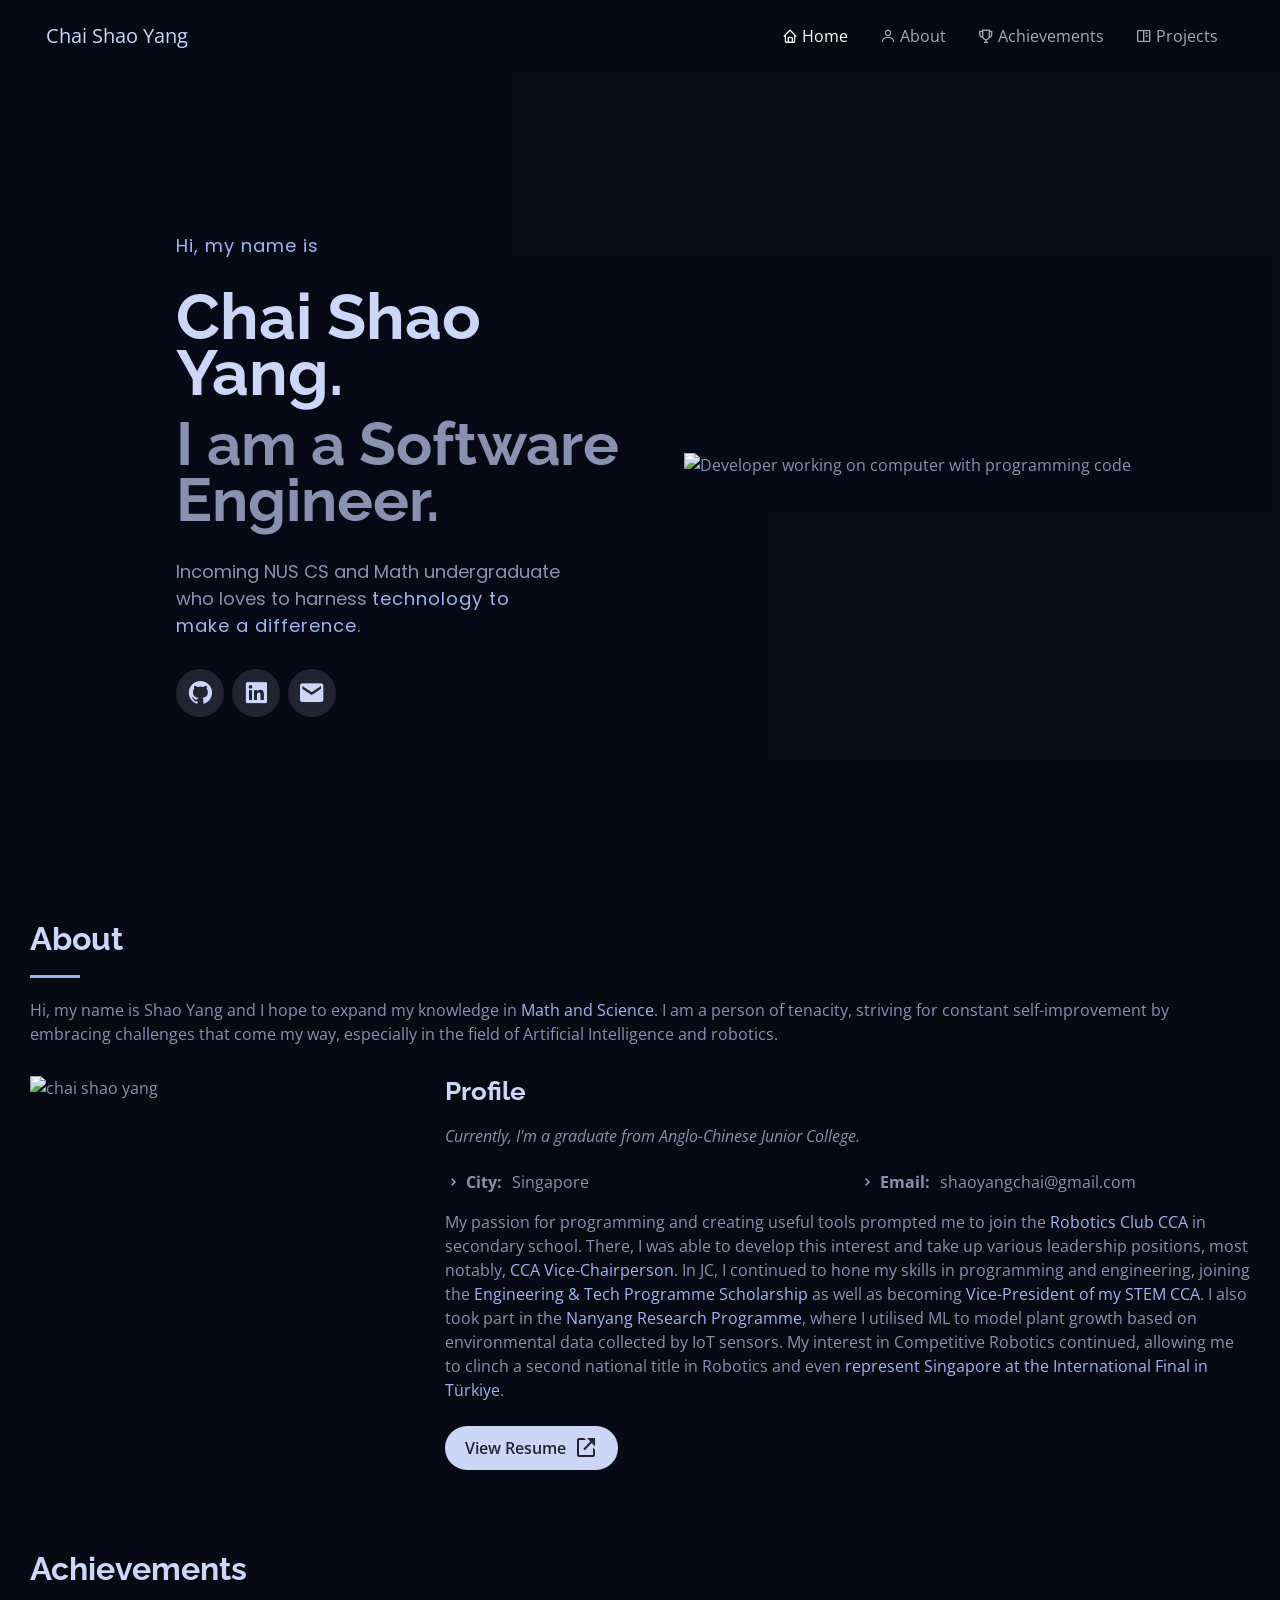
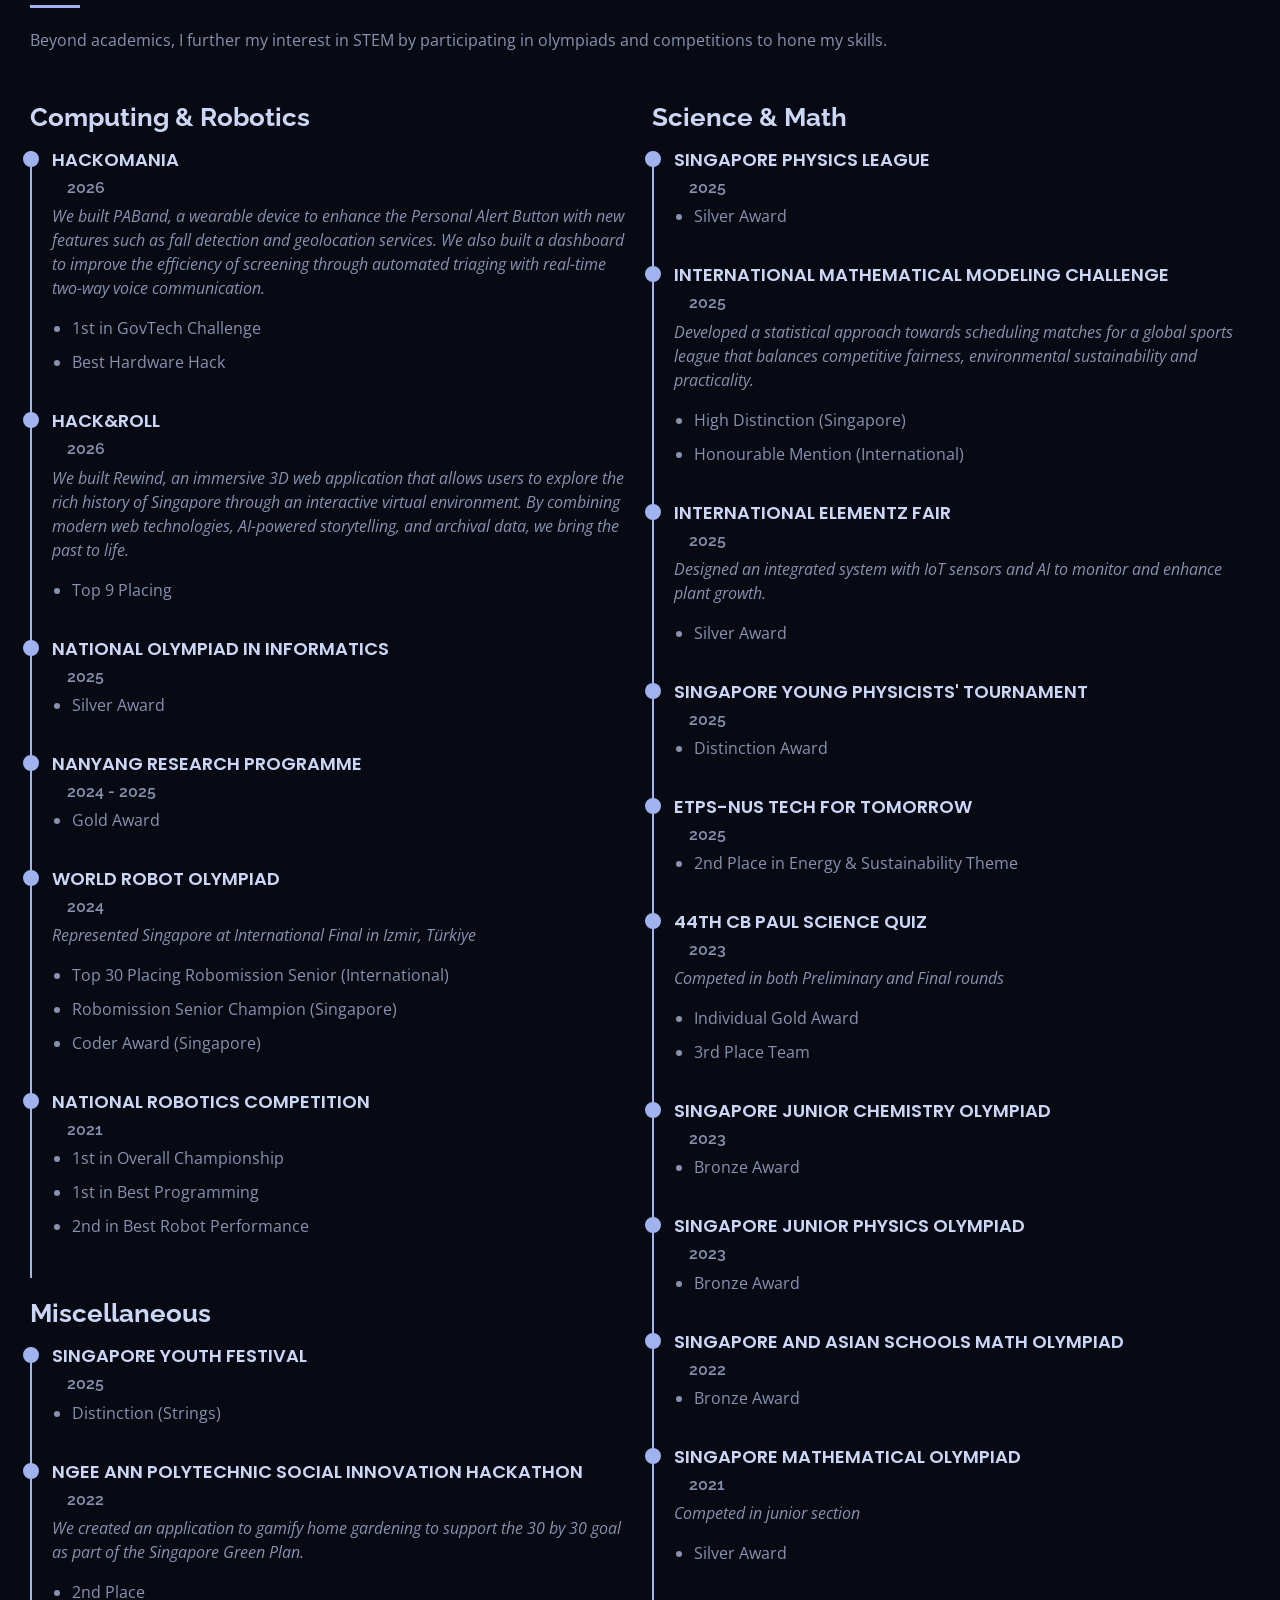
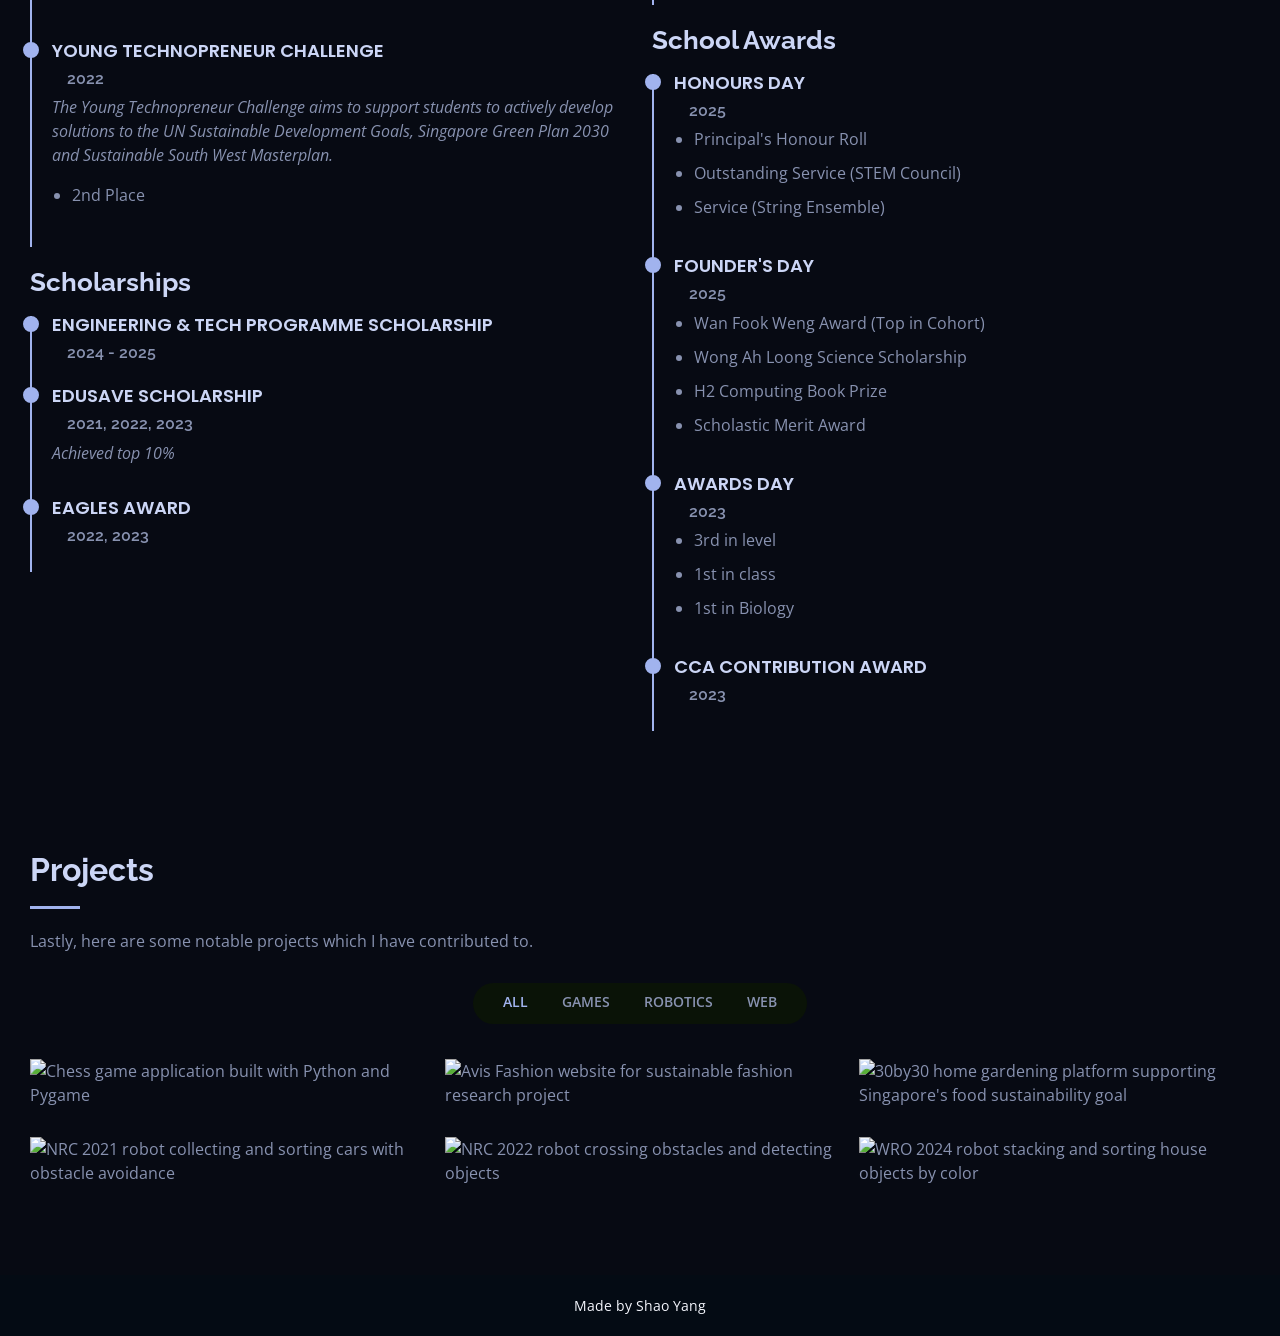
==== index.html @ 18481ebd "updated files" ====
<!DOCTYPE html>
<html lang="en">
  <head>
    <meta charset="UTF-8" />
    <meta content="width=device-width, initial-scale=1.0" name="viewport" />
    <meta name="description" content="Portfolio of Chai Shao Yang, a Student Developer specialising in AI, Robotics, and Web Development." />

    <title>Shao Yang's Portfolio</title>
    <link href="assets/icon.png" rel="icon" />
    <link href="assets/icon.png" rel="apple-touch-icon" />

    <link rel="preconnect" href="https://fonts.googleapis.com">
    <link rel="preconnect" href="https://fonts.gstatic.com" crossorigin>
    <link rel="preconnect" href="https://cdn.jsdelivr.net" crossorigin>

    <link rel="preload" as="image" href="/assets/programming.svg">

    <link rel="preload" href="https://cdn.jsdelivr.net/npm/boxicons@2.1.4/css/boxicons.min.css?display=swap" as="style" onload="this.onload=null;this.rel='stylesheet'">
    <noscript><link rel="stylesheet" href="https://cdn.jsdelivr.net/npm/boxicons@2.1.4/css/boxicons.min.css?display=swap"></noscript>

    <link rel="stylesheet" href="style.css">

    <link rel="preload" href="https://fonts.googleapis.com/css?family=Open+Sans:400,400i,600,700|Raleway:500,600,700|Poppins:400,500,600&display=swap" as="style" onload="this.onload=null;this.rel='stylesheet'">
    <noscript><link href="https://fonts.googleapis.com/css?family=Open+Sans:400,400i,600,700|Raleway:500,600,700|Poppins:400,500,600&display=swap" rel="stylesheet"></noscript>

    <link rel="preload" href="https://cdn.jsdelivr.net/npm/glightbox@3.2.0/dist/css/glightbox.min.css" as="style" onload="this.onload=null;this.rel='stylesheet'">
    <noscript><link rel="stylesheet" href="https://cdn.jsdelivr.net/npm/glightbox@3.2.0/dist/css/glightbox.min.css"></noscript>
  </head>

  <body>
    <!-- ======= Mobile nav toggle button ======= -->
    <i class="bx bx-menu mobile-nav-toggle" role="button" tabindex="0" aria-label="Toggle Navigation"></i>

    <!-- ======= Header ======= -->
    <header id="header">
      <div class="header__wrapper">
        <nav class="nav nav--fixed" id="navbar">
          <div class="container">
            <a href="#" class="nav__brand">Chai Shao Yang</a>
            <div class="nav__collapse" id="navmenu">
              <div class="header__profile">
                <img
                  src="assets/chai_shao_yang.webp"
                  alt="chai shao yang"
                  class="header__profile-image img-fluid"
                  width="120"
                  height="120"
                  loading="lazy"
                  decoding="async"
                />
                <h1 class="header__name"><a href="#">Chai Shao Yang</a></h1>
                <div class="social-links header__social">
                  <a href="https://github.com/SY-Chai" target="_blank" rel="noopener noreferrer" class="github" aria-label="GitHub"
                    ><i class="bx bxl-github"></i
                  ></a>
                  <a href="https://www.linkedin.com/in/chaishaoyang" target="_blank" rel="noopener noreferrer" class="linkedin" aria-label="linkedin"
                    ><i class="bx bxl-linkedin-square"></i
                  ></a>
                   <a href="mailto:shaoyangchai@gmail.com" target="_blank" rel="noopener noreferrer" class="email" aria-label="Email"
                    ><i class="bx bxs-envelope"></i
                  ></a>
                </div>
              </div>
              <ul class="nav__list">
                <li class="nav__item">
                  <a href="#hero" class="nav__link active"
                    ><i class="bx bx-home"></i> <span>Home</span></a
                  >
                </li>
                <li class="nav__item">
                  <a href="#about" class="nav__link"
                    ><i class="bx bx-user"></i> <span>About</span></a
                  >
                </li>
                <li class="nav__item">
                  <a href="#achievements" class="nav__link"
                    ><i class="bx bx-trophy"></i> <span>Achievements</span></a
                  >
                </li>
                <li class="nav__item">
                  <a href="#portfolio" class="nav__link"
                    ><i class="bx bx-book-content"></i> <span>Projects</span></a
                  >
                </li>
              </ul>
            </div>
          </div>
        </nav>
      </div>
    </header>
    <!-- End Header -->

    <!-- ======= Hero Section ======= -->
    <section id="hero">
      <div class="hero__container row">
        <div class="hero__content col">
          <p><span>Hi, my name is</span></p>
          <h1>Chai Shao Yang.</h1>
          <h2>I am a Software Engineer.</h2>
          <p>
            Incoming NUS CS and Math undergraduate who loves to harness <span>technology to make a difference</span>.
          </p>
          <div class="social-links hero__social">
            <a href="https://github.com/SY-Chai" target="_blank" rel="noopener noreferrer" class="github" aria-label="GitHub"
              ><i class="bx bxl-github"></i
            ></a>
            <a href="https://www.linkedin.com/in/chaishaoyang" target="_blank" rel="noopener noreferrer" class="linkedin" aria-label="linkedin"
              ><i class="bx bxl-linkedin-square"></i
            ></a>
            <a href="mailto:shaoyangchai@gmail.com" target="_blank" rel="noopener noreferrer" class="email" aria-label="Email"
              ><i class="bx bxs-envelope"></i
            ></a>
          </div>
        </div>
        <div class="hero__image-wrapper col">
          <img
            src="assets/programming.svg"
            alt="Developer working on computer with programming code"
            class="hero__image img-fluid"
            fetchpriority="high"
            width="800"
            height="600"
            loading="eager"
            decoding="async"
          />
        </div>
      </div>
    </section>
    <!-- End Hero -->

    <main id="main">
      <!-- ======= About Section ======= -->
      <section id="about" class="about">
        <div class="container">
          <div class="section-title">
            <h2>About</h2>
            <p>
              Hi, my name is Shao Yang and I hope to expand my knowledge in <span>Math and Science</span>.
              I am a person of tenacity, striving for constant self-improvement by embracing challenges that
              come my way, especially in the field of Artificial Intelligence and robotics.
            </p>
          </div>

          <div class="about__row row">
            <div class="about__image-wrapper col" data-animate="fade-right">
              <img
                src="assets/chai_shao_yang.webp"
                class="about__image img-fluid"
                alt="chai shao yang"
                width="360"
                height="360"
                loading="lazy"
                decoding="async"
              />
            </div>
            <div class="about__content col" data-animate="fade-left">
              <h3>Profile</h3>
              <p class="about__subtitle">
                Currently, I'm a graduate from Anglo-Chinese Junior College.
              </p>
              <div class="about__details-row row">
                <div class="about__details-col col">
                  <ul>
                    <li>
                      <i class="bx bx-chevron-right"></i>
                      <strong>City:</strong> <span>Singapore</span>
                    </li>
                  </ul>
                </div>
                <div class="about__details-col col">
                  <ul>
                    <li>
                      <i class="bx bx-chevron-right"></i>
                      <strong>Email:</strong>
                      <span><!--email_off-->shaoyangchai@gmail.com<!--/email_off--></span>
                    </li>
                  </ul>
                </div>
              </div>
              <p>
                My passion for programming and creating useful tools prompted me to join the
                <span>Robotics Club CCA</span> in secondary school. There, I was able to develop
                this interest and take up various leadership positions, most notably,
                <span>CCA Vice-Chairperson</span>. In JC, I continued to hone my skills in
                programming and engineering, joining the
                <span>Engineering &amp; Tech Programme Scholarship</span> as well as becoming
                <span>Vice-President of my STEM CCA</span>. I also took part in the
                <span>Nanyang Research Programme</span>, where I utilised ML to model plant growth
                based on environmental data collected by IoT sensors. My interest in Competitive
                Robotics continued, allowing me to clinch a second national title in Robotics and
                even <span>represent Singapore at the International Final in Türkiye</span>.
              </p>
              <div class="about__cta row">
                <div class="about__cta-col col">
                  <a href="assets/resume.pdf" target="_blank" rel="noopener noreferrer" class="about__resume-btn">
                    View Resume <i class="bx bx-link-external" style="font-size:x-large"></i>
                  </a>
                </div>
              </div>              
            </div>
          </div>
        </div>
      </section>
      <!-- End About Section -->

      <!-- ======= Achievements Section ======= -->
      <section id="achievements" class="achievements">
        <div class="container">
          <div class="section-title">
            <h2>Achievements</h2>
            <p>
              Beyond academics, I further my interest in STEM by participating in olympiads and competitions to hone my skills.
            </p>
          </div>

          <div class="achievements__row row">
            <div class="achievements__column col" data-animate="fade-up">
              <h3 class="achievements__title">Computing &amp; Robotics</h3>
              <div class="achievements__item">
                <h4>HackOMania</h4>
                <h5>2026</h5>
                <p>
                  <em>We built PABand, a wearable device to enhance the Personal Alert Button with new features such as fall detection 
                  and geolocation services. We also built a dashboard to improve the efficiency of screening through automated triaging with
                  real-time two-way voice communication.</em>
                </p>
                <ul>
                  <li>1st in GovTech Challenge</li>
                  <li>Best Hardware Hack</li>
                </ul>
              </div>
              <div class="achievements__item">
                <h4>Hack&amp;Roll</h4>
                <h5>2026</h5>
                <p>
                  <em>We built Rewind, an immersive 3D web application that allows users to explore the rich history of Singapore through 
                  an interactive virtual environment. By combining modern web technologies, AI-powered storytelling, and archival data,
                  we bring the past to life.</em>
                </p>
                <ul>
                  <li>Top 9 Placing</li>
                </ul>
              </div>
              <div class="achievements__item">
                <h4>National Olympiad in Informatics</h4>
                <h5>2025</h5>
                <ul>
                  <li>Silver Award</li>
                </ul>
              </div>
              <div class="achievements__item">
                <h4>Nanyang Research Programme</h4>
                <h5>2024 - 2025</h5>
                <ul>
                  <li>Gold Award</li>
                </ul>
              </div>
              <div class="achievements__item">
                <h4>World Robot Olympiad</h4>
                <h5>2024</h5>
                <p>
                  <em>Represented Singapore at International Final in Izmir, Türkiye</em>
                </p>
                <ul>
                  <li>Top 30 Placing Robomission Senior (International)</li>
                  <li>Robomission Senior Champion (Singapore)</li>
                  <li>Coder Award (Singapore)</li>
                </ul>
              </div>
              <div class="achievements__item">
                <h4>National Robotics Competition</h4>
                <h5>2021</h5>
                <ul>
                  <li>1st in Overall Championship</li>
                  <li>1st in Best Programming</li>
                  <li>2nd in Best Robot Performance</li>
                </ul>
              </div>
              <h3 class="achievements__title">Miscellaneous</h3>
              <div class="achievements__item">
                <h4>Singapore Youth Festival</h4>
                <h5>2025</h5>
                <ul>
                  <li>Distinction (Strings)</li>
                </ul>
              </div>
              <div class="achievements__item">
                <h4>Ngee Ann Polytechnic Social Innovation Hackathon</h4>
                <h5>2022</h5>
                <p>
                  <em>We created an application to gamify home gardening to support the 30 by 30
                  goal as part of the Singapore Green Plan.</em>
                </p>
                <ul>
                  <li>2nd Place</li>
                </ul>
              </div>
              <div class="achievements__item">
                <h4>Young Technopreneur Challenge</h4>
                <h5>2022</h5>
                <p>
                  <em>The Young Technopreneur Challenge aims to support students to actively develop
                  solutions to the UN Sustainable Development Goals, Singapore Green Plan 2030 and
                  Sustainable South West Masterplan.</em>
                </p>
                <ul>
                  <li>2nd Place</li>
                </ul>
              </div>
              <h3 class="achievements__title">Scholarships</h3>
              <div class="achievements__item">
                <h4>Engineering &amp; Tech Programme Scholarship</h4>
                <h5>2024 - 2025</h5>
              </div>
              <div class="achievements__item">
                <h4>Edusave Scholarship</h4>
                <h5>2021, 2022, 2023</h5>
                <p>
                  <em>Achieved top 10%</em>
                </p>
              </div>
              <div class="achievements__item">
                <h4>EAGLES Award</h4>
                <h5>2022, 2023</h5>
              </div>
            </div>
            <div class="achievements__column col" data-animate="fade-up" data-animate-delay="100">
              <h3 class="achievements__title">Science &amp; Math</h3>
              <div class="achievements__item">
                <h4>Singapore Physics League</h4>
                <h5>2025</h5>
                <ul>
                  <li>Silver Award</li>
                </ul>
              </div>
              <div class="achievements__item">
                <h4>International Mathematical Modeling Challenge</h4>
                <h5>2025</h5>
                <p>
                  <em>Developed a statistical approach towards scheduling matches for a 
                  global sports league that balances competitive fairness, environmental
                  sustainability and practicality.</em>
                </p>
                <ul>
                  <li>High Distinction (Singapore)</li>
                  <li>Honourable Mention (International)</li>
                </ul>
              </div>
              <div class="achievements__item">
                <h4>International Elementz Fair</h4>
                <h5>2025</h5>
                <p><em>Designed an integrated system with IoT sensors and AI to monitor and enhance plant growth.</em></p>
                <ul>
                  <li>Silver Award</li>
                </ul>
              </div>
              <div class="achievements__item">
                <h4>Singapore Young Physicists' Tournament</h4>
                <h5>2025</h5>
                <ul>
                  <li>Distinction Award</li>
                </ul>
              </div>
              <div class="achievements__item">
                <h4>ETPS-NUS Tech for Tomorrow</h4>
                <h5>2025</h5>
                <ul>
                  <li>2nd Place in Energy &amp; Sustainability Theme</li>
                </ul>
              </div>
              <div class="achievements__item">
                <h4>44th CB Paul Science Quiz</h4>
                <h5>2023</h5>
                <p>
                  <em>Competed in both Preliminary and Final rounds</em>
                </p>
                <ul>
                  <li>Individual Gold Award</li>
                  <li>3rd Place Team</li>
                </ul>
              </div>
              <div class="achievements__item">
                <h4>Singapore Junior Chemistry Olympiad</h4>
                <h5>2023</h5>
                <ul>
                  <li>Bronze Award</li>
                </ul>
              </div>
              <div class="achievements__item">
                <h4>Singapore Junior Physics Olympiad</h4>
                <h5>2023</h5>
                <ul>
                  <li>Bronze Award</li>
                </ul>
              </div>
              <div class="achievements__item">
                <h4>Singapore and Asian schools Math Olympiad</h4>
                <h5>2022</h5>
                <ul>
                  <li>Bronze Award</li>
                </ul>
              </div>
              <div class="achievements__item">
                <h4>Singapore Mathematical Olympiad</h4>
                <h5>2021</h5>
                <p><em>Competed in junior section</em></p>
                <ul>
                  <li>Silver Award</li>
                </ul>
              </div>
              <h3 class="achievements__title">School Awards</h3>
              <div class="achievements__item">
                <h4>Honours Day</h4>
                <h5>2025</h5>
                <ul>
                  <li>Principal's Honour Roll</li>
                  <li>Outstanding Service (STEM Council)</li>
                  <li>Service (String Ensemble)</li>
                </ul>
              </div>
              <div class="achievements__item">
                <h4>Founder's Day</h4>
                <h5>2025</h5>
                <ul>
                  <li>Wan Fook Weng Award (Top in Cohort)</li>
                  <li>Wong Ah Loong Science Scholarship</li>
                  <li>H2 Computing Book Prize</li>
                  <li>Scholastic Merit Award</li>
                </ul>
              </div>
              <div class="achievements__item">
                <h4>Awards Day</h4>
                <h5>2023</h5>
                <ul>
                  <li>3rd in level</li>
                  <li>1st in class</li>
                  <li>1st in Biology</li>
                </ul>
              </div>
              <div class="achievements__item">
                <h4>CCA Contribution Award</h4>
                <h5>2023</h5>
              </div>
            </div>
          </div>
        </div>
      </section>
      <!-- End achievements Section -->

      <!-- ======= Portfolio Section ======= -->
      <section id="portfolio" class="portfolio">
        <div class="container">
          <div class="section-title">
            <h2>Projects</h2>
            <p>Lastly, here are some notable projects which I have contributed to.</p>
          </div>

          <div class="portfolio__row row" data-animate="fade-up">
            <div class="portfolio__filters-wrapper col">
              <ul class="portfolio__filters">
                <li data-filter="*" class="filter-active">All</li>
                <li data-filter=".filter-app">Games</li>
                <li data-filter=".filter-robotics">Robotics</li>
                <li data-filter=".filter-web">Web</li>
              </ul>
            </div>
          </div>

          <div class="portfolio__grid row" data-animate="fade-up" data-animate-delay="100">
            <div class="portfolio__item col filter-app">
              <div class="portfolio__card">
                <img src="assets/portfolio/portfolio-1.webp" class="portfolio__image img-fluid" alt="Chess game application built with Python and Pygame" />
                <div class="portfolio__links">
                  <a
                    href="assets/portfolio/portfolio-1.webp"
                    loading="lazy"
                    data-gallery="portfolioGallery"
                    class="portfolio__lightbox"
                    data-glightbox="title: Chess App; description: .app-desc1"
                    data-desc-position="right"
                    aria-label="View Project Details"
                    ><i class="bx bx-plus"></i
                  ></a>
                  <div class="glightbox-desc app-desc1">
                    <video
                      class="portfolio__video"
                      width="240" height="180"
                      controls muted loop
                      data-src="assets/videos/chess.mp4"
                    ></video>
                    <p class="portfolio__text">
                      Chess game that was built using python/pygame. The project was built using
                      object oriented programming, where the board and individual pieces were all defined
                      through objects, with their unique attributes. The pieces also used inheritance
                      and polymorphism for their methods. 
                    </p>
                  </div>
                  <a href="https://github.com/SY-Chai/chess" target="_blank" rel="noopener noreferrer" title="More Details" aria-label="View Source Code"
                    ><i class="bx bx-link"></i
                  ></a>
                </div>
              </div>
            </div>

            <div class="portfolio__item col filter-web">
              <div class="portfolio__card">
                <img src="assets/portfolio/portfolio-2.webp" class="portfolio__image img-fluid" alt="Avis Fashion website for sustainable fashion research project" />
                <div class="portfolio__links">
                  <a
                    href="assets/portfolio/portfolio-2.webp"
                    loading="lazy"
                    data-gallery="portfolioGallery"
                    class="portfolio__lightbox"
                    data-glightbox="title: Avis Fashion; description: .web-desc1"
                    ><i class="bx bx-plus"></i
                  ></a>
                  <div class="glightbox-desc web-desc1">
                    <p>
                      This was my first web development project after learning the fundamentals.
                      This website was designed to showcase my groups's research and ideas for the
                      23rd Elementz Science Research Conference &amp; Exhibition. In this project, I
                      applied many concepts which I had learnt such as building a responsive layout
                      using bootstrap, as well as learning how to style images via CSS.
                    </p>
                  </div>
                  <a
                    href="https://avisfashion.netlify.app"
                    target="_blank"
                    rel="noopener noreferrer"
                    aria-label="View Live Site"
                    ><i class="bx bx-link-external"></i
                  ></a>
                  <a
                    href="https://github.com/SY-Chai/avisfashion"
                    target="_blank"
                    rel="noopener noreferrer"
                    title="More Details"
                    aria-label="View Source Code"
                    ><i class="bx bx-link"></i
                  ></a>
                </div>
              </div>
            </div>

            <div class="portfolio__item col filter-web">
              <div class="portfolio__card">
                <img src="assets/portfolio/portfolio-4.webp" class="portfolio__image img-fluid" alt="30by30 home gardening platform supporting Singapore's food sustainability goal" />
                <div class="portfolio__links">
                  <a
                    href="assets/portfolio/portfolio-4.webp"
                    loading="lazy"
                    data-gallery="portfolioGallery"
                    class="portfolio__lightbox"
                    data-glightbox="title: 30by30; description: .web-desc2"
                    ><i class="bx bx-plus"></i
                  ></a>
                  <div class="glightbox-desc web-desc2">
                    <p>
                      This was another website that I made to showcase our teams proposal for a
                      platform to encourage citizens to indulge in home gardening, in hopes of
                      attaining the 30by30 goal. Similar to the Avis Fashion website, this was also
                      made using bootstrap and vanilla CSS. Additionally, I was able to include some
                      javascript which I had learnt along the way to enhance the user experience of
                      the website.
                    </p>
                  </div>
                  <a href="https://30by30.netlify.app" target="_blank" rel="noopener noreferrer" aria-label="View Live Site"
                    ><i class="bx bx-link-external"></i
                  ></a>
                  <a href="https://github.com/SY-Chai/30by30" target="_blank" rel="noopener noreferrer" title="More Details"
                    ><i class="bx bx-link"></i
                  ></a>
                </div>
              </div>
            </div>

            <div class="portfolio__item col filter-robotics">
              <div class="portfolio__card">
                <img src="assets/portfolio/portfolio-3.webp" class="portfolio__image img-fluid" alt="NRC 2021 robot collecting and sorting cars with obstacle avoidance" />
                <div class="portfolio__links">
                  <a
                    href="assets/portfolio/portfolio-3.webp"
                    loading="lazy"
                    data-gallery="portfolioGallery"
                    class="portfolio__lightbox"
                    data-glightbox="title: NRC 2021; description: .robotics-desc1"
                    data-desc-position="right"
                    ><i class="bx bx-plus"></i
                  ></a>
                  <div class="glightbox-desc robotics-desc1">
                    <video
                      class="portfolio__video"
                      width="240" height="180"
                      controls muted loop
                      data-src="assets/videos/IMG_5516.MOV"
                    ></video>
                    <p class="portfolio__text">
                      The 2021 mission mainly involved collecting and depositing randomly arranged cars
                      at respective locations while avoiding obstacles like barriers. I learnt various
                      sorting and searching algorithms to optimise the collection of cars and
                      implemented graph traversal algorithms to determine the shortest path to take.
                    </p>
                  </div>
                  <a
                    href="https://github.com/SY-Chai/sy-wro2021"
                    target="_blank"
                    rel="noopener noreferrer"
                    title="More Details"
                    aria-label="View Source Code"
                    ><i class="bx bx-link"></i
                  ></a>
                </div>
              </div>
            </div>

            <div class="portfolio__item col filter-robotics">
              <div class="portfolio__card">
                <img src="assets/portfolio/portfolio-5.webp" class="portfolio__image img-fluid" alt="NRC 2022 robot crossing obstacles and detecting objects" />
                <div class="portfolio__links">
                  <a
                    href="assets/portfolio/portfolio-5.webp"
                    loading="lazy"
                    data-gallery="portfolioGallery"
                    class="portfolio__lightbox"
                    data-glightbox="title: NRC 2022; description: .robotics-desc2"
                    data-desc-position="right"
                    ><i class="bx bx-plus"></i
                  ></a>
                  <div class="glightbox-desc robotics-desc2">
                    <video
                      class="portfolio__video"
                      width="240" height="180"
                      controls muted loop
                      data-src="assets/videos/IMG_5517.MOV"
                    ></video>
                    <p class="portfolio__text">
                      The 2022 mission involved crossing obstacles as well as detecting various types of objects. 
                      To do so, the robot base was redesigned to be optimal for crossing, and we improved the 
                      sensing algorithm to allow the robot to continue moving while sensing, saving time.  
                    </p>
                  </div>
                  <a
                    href="https://github.com/SY-Chai/sy-wro2022"
                    target="_blank"
                    rel="noopener noreferrer"
                    title="More Details"
                    aria-label="View Source Code"
                    ><i class="bx bx-link"></i
                  ></a>
                </div>
              </div>
            </div>

            <div class="portfolio__item col filter-robotics">
              <div class="portfolio__card">
                <img src="assets/portfolio/portfolio-6.webp" class="portfolio__image img-fluid" alt="WRO 2024 robot stacking and sorting house objects by color" />
                <div class="portfolio__links">
                  <a
                    href="assets/portfolio/portfolio-6.webp"
                    loading="lazy"
                    data-gallery="portfolioGallery"
                    class="portfolio__lightbox"
                    data-glightbox="title: WRO 2024; description: .robotics-desc3"
                    data-desc-position="right"
                    ><i class="bx bx-plus"></i
                  ></a>
                  <div class="glightbox-desc robotics-desc3">
                    <video
                      class="portfolio__video"
                      width="240" height="180"
                      controls muted loop
                      data-src="assets/videos/IMG_7673.mov"
                    ></video>
                    <p class="portfolio__text">
                      The 2024 senior mission involved collecting and stacking house objects, as well as sorting them 
                      by colour. It also required crossing obstacles to collect some of the houses. We further improved
                      our robot base from 2022 to make the robot slimmer while also making the crossing more consistent.
                    </p>
                  </div>
                  <a
                    href="https://github.com/SY-Chai/wro2024"
                    target="_blank"
                    rel="noopener noreferrer"
                    title="More Details"
                    aria-label="View Source Code"
                    ><i class="bx bx-link"></i
                  ></a>
                </div>
              </div>
            </div>
          </div>
        </div>
      </section>
      <!-- End Portfolio Section -->
    </main>
    <!-- End #main -->

    <!-- ======= Footer ======= -->
    <footer id="footer">
      <div class="container">
        <div class="footer__copyright">Made by Shao Yang</div>
      </div>
    </footer>
    <!-- End  Footer -->
    <script defer src="https://cdn.jsdelivr.net/npm/glightbox@3.2.0/dist/js/glightbox.min.js"></script>
    <script defer src="https://cdn.jsdelivr.net/npm/isotope-layout@3.0.6/dist/isotope.pkgd.min.js"></script>
    <script defer src='https://static.cloudflareinsights.com/beacon.min.js' data-cf-beacon='{"token": "90c5fd0bfcfb413ea88ac47eda9d5d75"}'></script>

    <script defer src="script.js"></script>
  </body>
</html>
---- style.css ----
:root {
  /* Colors */
  --color-bg-body: #070a13;
  --color-bg-header: #040b14;
  --color-bg-social: #212431;
  --color-bg-filters: #0A1307;

  --color-text-main: #CCD6F6;
  --color-text-muted: #8892b0;
  --color-text-highlight: #A1B3EE;
  --color-text-white: #fff;
  --color-text-off-white: #f8f9fa;
  --color-text-footer: #f4f6fd;

  --color-nav-link: #a8a9b4;
  --color-nav-icon: #6f7180;
  --color-border-profile: #2c2f3f;

  /* Typography */
  --font-primary: "Open Sans", sans-serif;
  --font-heading: "Raleway", sans-serif;
  --font-accent: "Poppins", sans-serif;

  /* Layout */
  --gutter-x: 1.5rem;
  --gutter-y: 0;

  /* Transitions */
  --transition-base: 0.3s ease;
  --transition-fast: 0.15s ease;
}

html {
  scroll-behavior: smooth;
}

body {
  font-family: var(--font-primary);
  color: var(--color-text-muted);
  background-color: var(--color-bg-body);
  margin: 0;
  line-height: 1.5;
}

*,
::after,
::before {
  box-sizing: border-box;
}

*:focus-visible {
  outline: 2px solid var(--color-text-highlight);
  outline-offset: 2px;
}

a {
  color: var(--color-text-highlight);
  text-decoration: none;
}

a:hover {
  color: var(--color-text-highlight);
  text-decoration: none;
}

p span {
  color: var(--color-text-highlight);
}

h1,
h2,
h3,
h4,
h5,
h6 {
  font-family: var(--font-heading);
  margin-top: 0;
  margin-bottom: .5rem;
  font-weight: 500;
  line-height: 1.2;
}

h1 {
  font-size: 2.5rem;
}

h2 {
  font-size: 2rem;
}

h3 {
  font-size: 1.75rem;
}

h4 {
  font-size: 1.5rem;
}

h5 {
  font-size: 1.25rem;
}

h6 {
  font-size: 1rem;
}

section {
  padding: 60px 0;
  overflow: hidden;
}

/* ==========================================
   BASE & UTILITIES
   ========================================== */

/* Layout Grid System */
.row {
  --gutter-x: 1.5rem;
  --gutter-y: 0;
  display: flex;
  flex-wrap: wrap;
  margin-top: calc(var(--gutter-y) * -1);
  margin-right: calc(var(--gutter-x) / -2);
  margin-left: calc(var(--gutter-x) / -2);
}

.row>* {
  flex-shrink: 0;
  width: 100%;
  max-width: 100%;
  padding-right: calc(var(--gutter-x) / 2);
  padding-left: calc(var(--gutter-x) / 2);
  margin-top: var(--gutter-y);
}

.col {
  flex: 0 0 auto;
  width: 100%;
}

.img-fluid {
  max-width: 100%;
  height: auto;
}

.container {
  width: 100%;
  padding-right: 30px;
  padding-left: 30px;
  margin-right: auto;
  margin-left: auto;
}

@media (min-width: 576px) {
  .container {
    max-width: 540px;
  }
}

@media (min-width: 768px) {
  .container {
    max-width: 720px;
  }
}

@media (min-width: 992px) {
  .container {
    max-width: 960px;
  }
}

@media (min-width: 1200px) {
  .container {
    max-width: 1320px;
  }
}

@media (max-width: 991px) {
  .container {
    padding-left: 12px;
    padding-right: 12px;
  }
}

/* ==========================================
   COMPONENTS
   ========================================== */

.section-title {
  padding-bottom: 30px;
}

.section-title h2 {
  font-size: 32px;
  font-weight: bold;
  margin-bottom: 20px;
  padding-bottom: 20px;
  position: relative;
  color: var(--color-text-main);
}

.section-title h2::after {
  content: "";
  position: absolute;
  display: block;
  width: 50px;
  height: 3px;
  background: var(--color-text-highlight);
  bottom: 0;
  left: 0;
}

.section-title p {
  margin-bottom: 0;
  font-size: 1rem;
}

/* ==========================================
   HEADER & NAVIGATION
   ========================================== */

#header {
  transition: all ease-in-out 0.5s;
  z-index: 9997;
  padding: 0 15px;
  background: var(--color-bg-header);
  overflow-y: auto;
}

.header__wrapper {
  display: flex;
  flex-direction: column;
}

.header__profile {
  display: none;
}

.header__profile-image {
  max-width: 100%;
  height: auto;
  border-radius: 50%;
}

#header .header__profile h1 {
  font-size: 24px;
  margin: 0;
  padding: 0;
  font-weight: 600;
  text-align-last: center;
  font-family: "Poppins", sans-serif;
}

.header__name {
  color: var(--color-text-off-white);
}

.header__name a,
.header__name a:hover {
  color: var(--color-text-main);
  text-decoration: none;
}

.header__social {
  margin-top: 1rem;
  text-align: center;
}

@media (max-width: 991px) {
  .header__profile {
    display: block;
  }

  .header__profile .header__profile-image {
    margin: 15px auto;
    display: block;
    width: 120px;
    border: 8px solid var(--color-border-profile);
  }

  .header__profile h1 {
    text-align-last: center;
  }
}

.social-links a {
  font-size: 28px;
  display: inline-block;
  background: var(--color-bg-social);
  color: var(--color-text-main);
  line-height: 1;
  padding: 10px 0;
  margin-right: 4px;
  border-radius: 50%;
  text-align: center;
  width: 48px;
  height: 48px;
  transition: background-color var(--transition-base), transform var(--transition-base);
}

.social-links a:hover,
.social-links a:focus-visible {
  transform: translateY(-2px);
}

@media (max-width: 991px) {
  #header .header__profile .social-links a {
    font-size: 22px;
    padding: 7px 0;
    width: 36px;
    height: 36px;
  }
}

@media (max-height: 500px) and (orientation: landscape) {
  #header .header__profile .header__profile-image {
    width: 60px;
    height: 60px;
    border-width: 4px;
  }

  #header .header__profile h1 {
    font-size: 16px;
  }

  #header .header__profile .social-links a {
    width: 28px;
    height: 28px;
    font-size: 14px;
  }
}

.mobile-nav-toggle {
  display: none;
}

@media (max-width: 991px) {
  .mobile-nav-toggle {
    display: inline-flex;
    position: fixed;
    right: 15px;
    top: 15px;
    z-index: 9999;
    border: 0;
    font-size: 24px;
    transition: all 0.4s;
    outline: none;
    color: var(--color-text-highlight);
    width: 40px;
    height: 40px;
    align-items: center;
    justify-content: center;
    line-height: 0;
    border-radius: 50px;
    cursor: pointer;
  }

  .mobile-nav-toggle:focus {
    outline: none;
  }
}

.mobile-nav-active {
  overflow: hidden;
}

.nav {
  position: relative;
  display: flex;
  flex-wrap: nowrap;
  flex-direction: row;
  align-items: center;
  justify-content: flex-start;
  padding: 16px;
  background-color: var(--color-bg-header);
}

.nav--fixed {
  position: fixed;
  top: 0;
  right: 0;
  left: 0;
  z-index: 1030;
}

.nav .container {
  display: flex;
  flex-wrap: nowrap;
  align-items: center;
}

.nav__brand {
  display: block;
  padding-top: 5px;
  padding-bottom: 5px;
  margin-right: 16px;
  font-size: 1.25rem;
  text-decoration: none;
  white-space: nowrap;
  font-weight: 400;
  color: var(--color-text-main);
}

.nav__collapse {
  display: none;
  flex-direction: row;
  flex-basis: auto;
  flex-grow: 1;
  align-items: center;
}

.nav__list {
  display: flex;
  flex-direction: column;
  padding-left: 0;
  margin-top: 0;
  margin-bottom: 0;
  margin-right: 0;
  margin-left: auto;
  list-style: none;
}

.nav__item {
  margin: 0;
  padding: 0;
  display: flex;
  align-items: center;
}

.nav__link {
  display: flex;
  align-items: center;
  padding: 0 .5rem;
  height: 100%;
  color: var(--color-nav-link);
  text-decoration: none;
  transition: color .15s ease-in-out;
}

.nav__link:hover,
.nav__link:focus-visible {
  color: var(--color-text-highlight);
}

.nav__link.active {
  color: #fff;
}

@media (min-width: 992px) {
  .nav {
    flex-wrap: nowrap;
    justify-content: flex-start;
  }

  .nav__collapse {
    display: flex;
    flex-basis: auto;
  }

  .nav__list {
    flex-direction: row;
  }

  .nav__link {
    padding-right: 1rem;
    padding-left: 1rem;
    gap: 0.25rem;
  }
}

@media (max-width: 991px) {
  .nav--fixed {
    position: fixed;
    top: 0;
    left: 0;
    right: 0;
    padding: 16px;
    background-color: var(--color-bg-header);
    z-index: 9997;
    height: auto;
  }

  .nav__brand {
    display: block;
    position: static;
    height: auto;
    padding: 5px 0;
    font-size: 1.25rem;
    color: var(--color-text-main);
  }

  .nav .container {
    display: flex;
    justify-content: space-between;
    align-items: center;
    width: 100%;
  }

  .nav__collapse {
    display: block;
    position: fixed;
    top: 0;
    left: -300px;
    bottom: 0;
    width: 300px;
    background-color: var(--color-bg-header);
    padding: 0 15px;
    overflow-y: auto;
    transition: left 0.5s ease-in-out;
    z-index: 9998;
    border-right: 1px solid var(--color-border-profile);
  }

  .mobile-nav-active .nav__collapse {
    left: 0;
  }

  .nav__list {
    padding: 5px 0 0 0;
    flex-direction: column;
  }

  .nav__item {
    display: block;
    width: 100%;
  }

  .nav__link {
    display: flex;
    padding: 12px 15px;
    font-size: 16px;
    color: var(--color-nav-link);
    border-bottom: none;
  }

  .nav__link i {
    font-size: 24px;
    padding-right: 8px;
    color: var(--color-nav-icon);
  }

  .nav__link:hover,
  .nav__link.active {
    color: var(--color-text-main);
  }

  .nav__link:hover i,
  .nav__link.active i {
    color: var(--color-text-highlight);
  }
}

/* ==========================================
   HERO SECTION
   ========================================== */

#hero {
  width: 100%;
  height: 100vh;
  background-size: cover;
  display: flex;
  flex-direction: column;
  justify-content: space-between;
  align-items: flex-start;
  padding-right: 30px;
  padding-left: 30px;
  margin-right: auto;
  margin-left: auto;
}

@media (min-width: 576px) {
  #hero {
    max-width: 540px;
  }
}

@media (min-width: 768px) {
  #hero {
    max-width: 720px;
  }
}

@media (min-width: 992px) {
  #hero {
    max-width: 960px;
  }
}

@media (min-width: 1200px) {
  #hero {
    max-width: 1140px;
  }
}

@media (min-width: 1400px) {
  #hero {
    max-width: 1320px;
  }
}

#hero:before {
  content: "";
  background: rgba(5, 13, 24, 0.3);
  position: absolute;
  bottom: 0;
  top: 0;
  left: 0;
  right: 0;
  z-index: 1;
}

.hero__container {
  justify-content: space-between;
  align-items: center;
  margin-left: 5vw;
  margin-right: auto;
  margin-top: 12vw;
  position: relative;
  z-index: 2;
  min-width: 300px;
}

@media (min-width: 768px) {
  .hero__content {
    width: 50%;
  }

  .hero__image-wrapper {
    width: 50%;
  }
}

#hero h1 {
  margin: 0 0 15px 0;
  font-size: 64px;
  font-weight: 700;
  line-height: 56px;
  color: var(--color-text-main);
}

#hero h2 {
  margin: 0 0 30px 0;
  font-size: 60px;
  font-weight: 700;
  line-height: 56px;
  color: var(--color-text-muted);
}

#hero p {
  color: var(--color-text-muted);
  margin-bottom: 30px;
  font-size: 18px;
  font-family: "Poppins", sans-serif;
  max-width: 30vw;
}

#hero p span {
  color: var(--color-text-highlight);
  letter-spacing: 1px;
}

.hero__social {
  margin-top: 1rem;
  display: none;
}

@media (min-width: 992px) {
  .hero__social {
    display: block;
  }
}

@media (max-width: 991px) {
  #hero {
    height: 102vh;
    padding-top: 8vh;
    padding-left: 12px;
    padding-right: 12px;
  }

  #hero h1 {
    font-size: 40px;
    line-height: 36px;
  }

  #hero h2 {
    font-size: 38px;
    line-height: 35px;
    margin-bottom: 20px;
  }

  #hero p {
    font-size: 16px;
    line-height: 24px;
    margin-bottom: 20px;
    max-width: fit-content;
  }
}

@media (max-height: 500px) {
  #hero {
    padding-top: 0;
  }
}

/* ==========================================
   ABOUT SECTION
   ========================================== */

.about {
  padding-top: 20px;
  padding-bottom: 20px;
}

.about__row {
  justify-content: space-between;
}

.about__content {
  padding-top: 1.5rem;
  margin-top: 0;
}

@media (min-width: 768px) {
  .about__image-wrapper {
    width: 33.33333333%;
  }

  .about__content {
    width: 66.66666667%;
    padding-top: 0;
  }
}

@media (max-width: 767px) {
  .about__content {
    padding-top: 0;
  }

  .about {
    padding-top: 40px;
  }
}

.about__content h3 {
  font-weight: 700;
  font-size: 26px;
  color: var(--color-text-main);
}

.about__subtitle {
  font-style: italic;
}

.about__content ul {
  list-style: none;
  padding: 0;
  margin-bottom: 0;
}

.about__content ul li {
  display: flex;
  align-items: center;
  margin-top: -10px;
  margin-bottom: 0px;
}

.about__content ul strong {
  margin-right: 10px;
}

.about__content ul i {
  font-size: 16px;
  margin-right: 5px;
  color: var(--color-text-highlight);
  line-height: 0;
}

.about__content p:last-child {
  margin-bottom: 0;
}

@media (min-width: 992px) {
  .about__details-col {
    width: 50%;
  }
}

.about__cta {
  margin-top: 1.5rem;
}

.about__resume-btn {
  display: inline-flex;
  font-weight: 600;
  line-height: 1.5;
  text-align: center;
  text-decoration: none;
  vertical-align: middle;
  cursor: pointer;
  user-select: none;
  background-color: var(--color-text-main);
  color: var(--color-bg-social);
  border: none;
  padding: 10px 20px;
  font-size: 1rem;
  border-radius: 30px;
  transition: background-color 0.3s ease, box-shadow 0.3s ease;
  align-items: center;
  gap: 8px;
}

.about__resume-btn:hover {
  background-color: var(--color-text-highlight);
  box-shadow: 0 6px 12px rgba(46, 89, 217, 0.3);
  text-decoration: none;
  color: var(--color-text-main);
}

@media (max-height: 500px) and (orientation: landscape) {

  .section-title p,
  .about p,
  .achievements p,
  .portfolio p,
  section p {
    font-size: 14px;
    line-height: 1.4;
  }

  .section-title h2 {
    font-size: 24px;
  }

  .about__content h3 {
    font-size: 20px;
  }
}

/* ==========================================
   ACHIEVEMENTS SECTION
   ========================================== */

@media (min-width: 768px) {
  .achievements__column {
    width: 50%;
  }
}

.achievements__title {
  font-size: 26px;
  font-weight: 700;
  margin-top: 20px;
  margin-bottom: 20px;
  color: var(--color-text-main);
}

.achievements__item {
  padding: 0 0 20px 20px;
  margin-top: -2px;
  border-left: 2px solid var(--color-text-highlight);
  position: relative;
}

.achievements__item h4 {
  line-height: 18px;
  font-size: 18px;
  font-weight: 600;
  text-transform: uppercase;
  font-family: "Poppins", sans-serif;
  color: var(--color-text-main);
  margin-bottom: 2px;
}

.achievements__item h5 {
  font-size: 16px;
  padding: 5px 15px;
  display: inline-block;
  font-weight: 600;
  margin-top: 2px;
  margin-bottom: 2px;
}

.achievements__item p {
  margin-top: 0;
}

.achievements__item ul {
  padding-left: 20px;
  margin-top: 0;
  margin-bottom: 0;
}

.achievements__item ul li {
  padding-bottom: 10px;
}

.achievements__item ul li:last-child {
  padding-bottom: 20px;
}

.achievements__item::before {
  content: "";
  position: absolute;
  width: 16px;
  height: 16px;
  border-radius: 50px;
  left: -9px;
  top: 0;
  background: var(--color-text-highlight);
  border: 2px solid var(--color-text-highlight);
}

/* ==========================================
   PORTFOLIO SECTION
   ========================================== */

.portfolio__filters-wrapper {
  display: flex;
  justify-content: center;
}

.portfolio__filters {
  padding: 0;
  margin: 0 auto 35px auto;
  list-style: none;
  text-align: center;
  background: var(--color-bg-filters);
  border-radius: 50px;
  padding: 2px 15px;
}

.portfolio__filters li {
  cursor: pointer;
  display: inline-block;
  padding: 10px 15px 8px 15px;
  font-size: 14px;
  font-weight: 600;
  line-height: 1;
  text-transform: uppercase;
  color: var(--color-text-muted);
  margin-bottom: 5px;
  transition: color var(--transition-base);
}

.portfolio__filters li:hover,
.portfolio__filters li.filter-active {
  color: var(--color-text-highlight);
}

.portfolio__filters li:last-child {
  margin-right: 0;
}

.portfolio__item {
  margin-bottom: 30px;
}

@media (min-width: 768px) {
  .portfolio__item {
    width: 50%;
  }
}

@media (min-width: 992px) {
  .portfolio__item {
    width: 33.33333333%;
  }
}

.portfolio__card {
  transition: transform var(--transition-base);
  position: relative;
  overflow: hidden;
  z-index: 1;
  cursor: pointer;
}

.portfolio__card:hover {
  transform: translateY(-4px);
}

.portfolio__card::before {
  content: "";
  background: rgba(255, 255, 255, 0.5);
  position: absolute;
  left: 0;
  right: 0;
  top: 0;
  bottom: 0;
  transition: all ease-in-out 0.3s;
  z-index: 2;
  opacity: 0;
}

.portfolio__links {
  opacity: 1;
  left: 0;
  right: 0;
  bottom: -60px;
  z-index: 3;
  position: absolute;
  transition: all ease-in-out 0.3s;
  display: flex;
  justify-content: center;
}

.portfolio__links a {
  color: var(--color-text-main);
  font-size: 28px;
  text-align: center;
  background: var(--color-text-muted);
  transition: background-color var(--transition-base);
  width: 50%;
  text-decoration: none;
}

.portfolio__links a:hover {
  background: var(--color-text-highlight);
}

.portfolio__links a+a {
  border-left: 1px solid var(--color-text-muted);
}

.portfolio__card:hover::before,
.portfolio__card.mobile-active::before {
  top: 0;
  left: 0;
  right: 0;
  bottom: 0;
  opacity: 1;
}

.portfolio__card:hover .portfolio__links,
.portfolio__card.mobile-active .portfolio__links {
  opacity: 1;
  bottom: 0;
}

.portfolio__video {
  display: none;
}

@media (min-width: 992px) {
  .portfolio__video {
    display: block;
  }
}

.portfolio__text {
  margin-top: 1rem;
}

/* ==========================================
   FOOTER
   ========================================== */

#footer {
  padding: 20px 15px;
  color: var(--color-text-footer);
  font-size: 14px;
  z-index: 9999;
  background: var(--color-bg-header);
  position: static;
  width: auto;
}

.footer__copyright {
  text-align: center;
}

@media (max-width: 991px) {
  #main {
    margin-left: 0;
  }
}

/* ==========================================
   SCROLL ANIMATIONS
   ========================================== */

[data-animate] {
  opacity: 0;
  transition: opacity 0.6s ease, transform 0.6s ease;
}

[data-animate].animate-visible {
  opacity: 1;
  transform: none !important;
}

[data-animate="fade-up"] {
  transform: translateY(30px);
}

[data-animate="fade-right"] {
  transform: translateX(-30px);
}

[data-animate="fade-left"] {
  transform: translateX(30px);
}

.glightbox-desc {
  display: none;
}
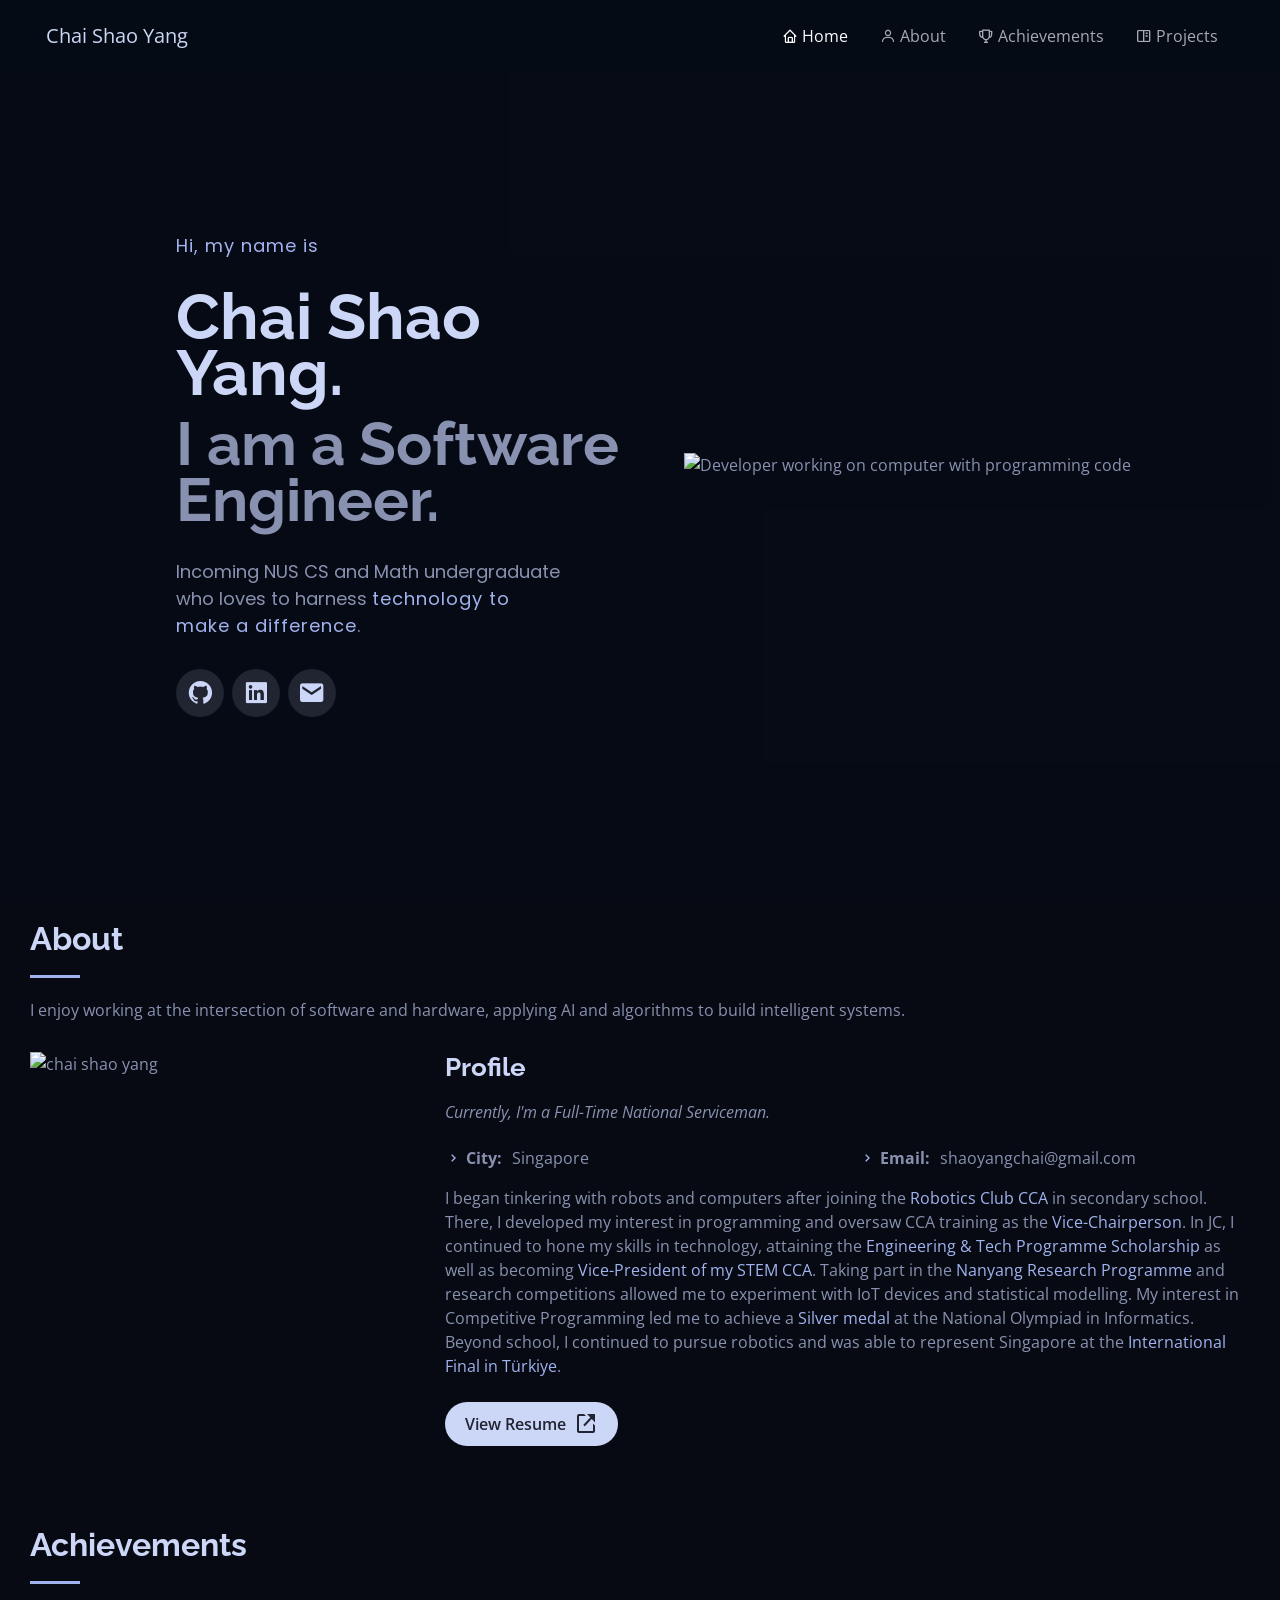
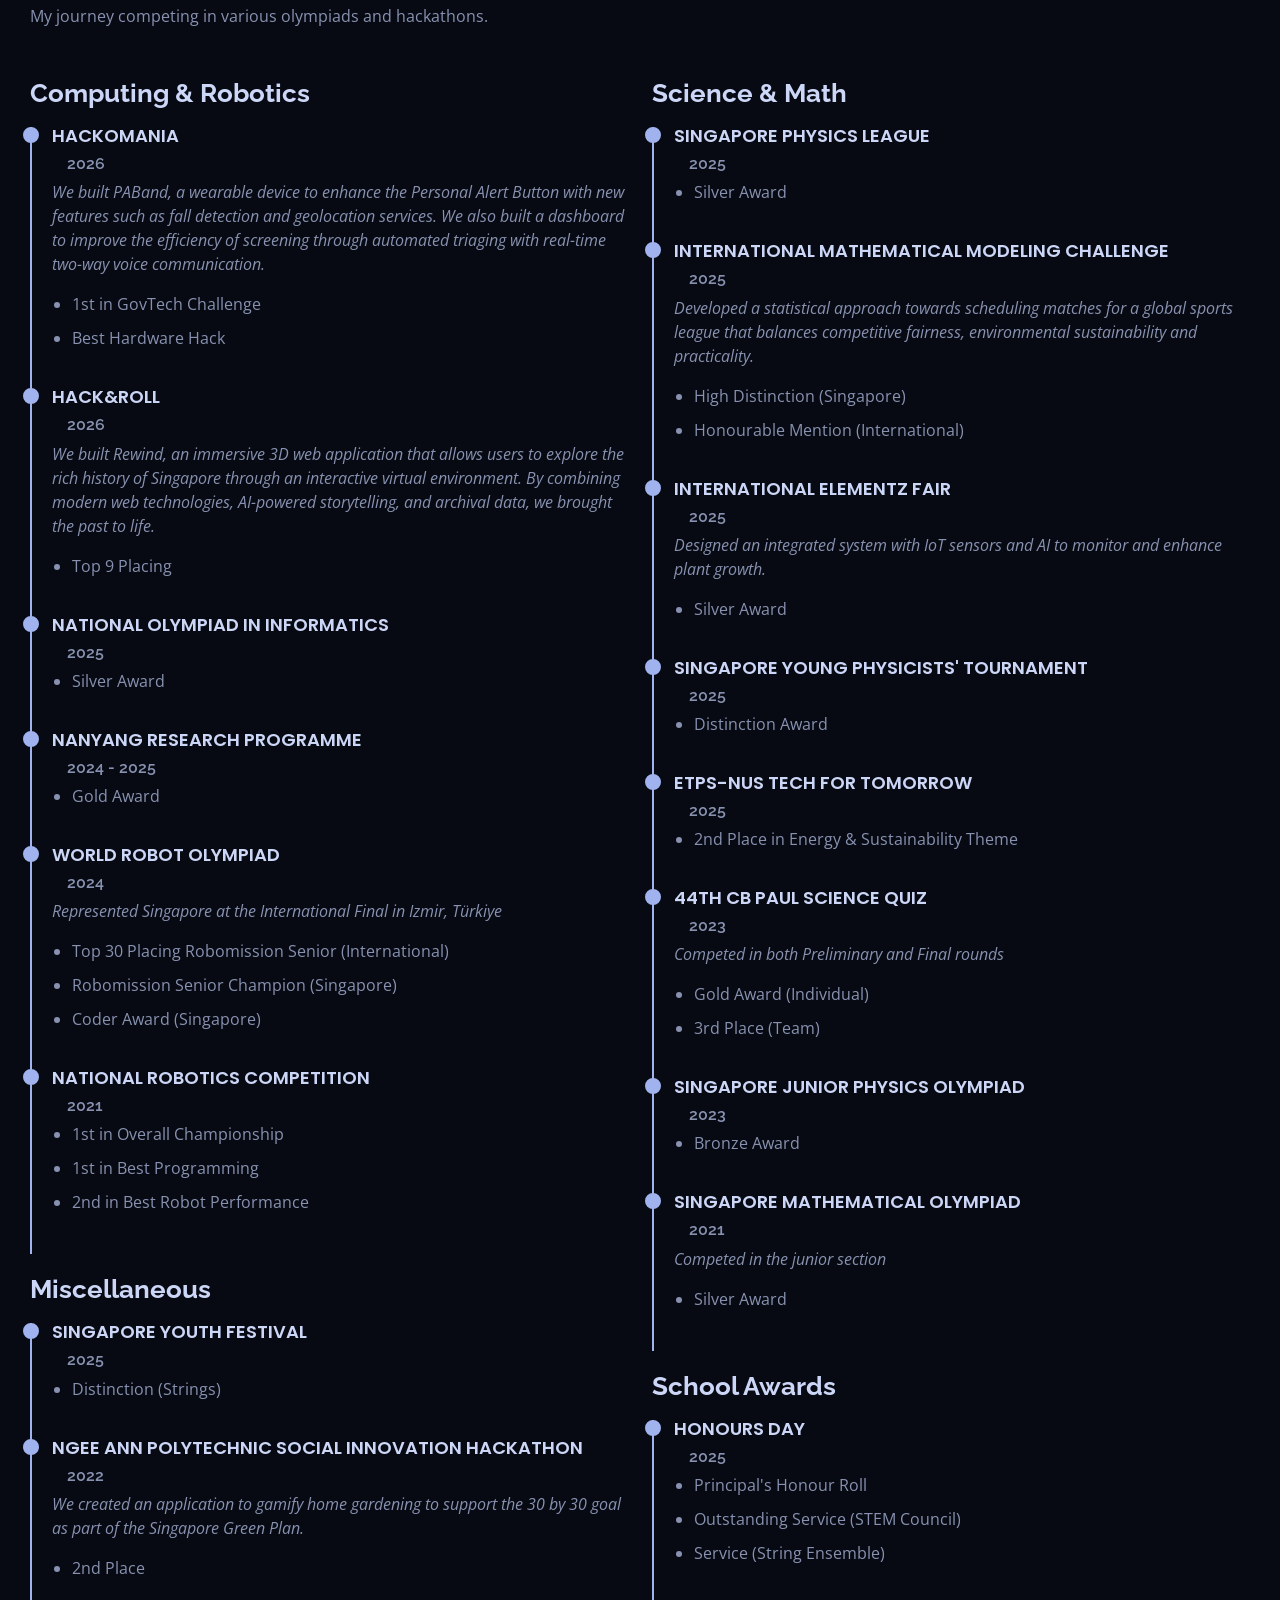
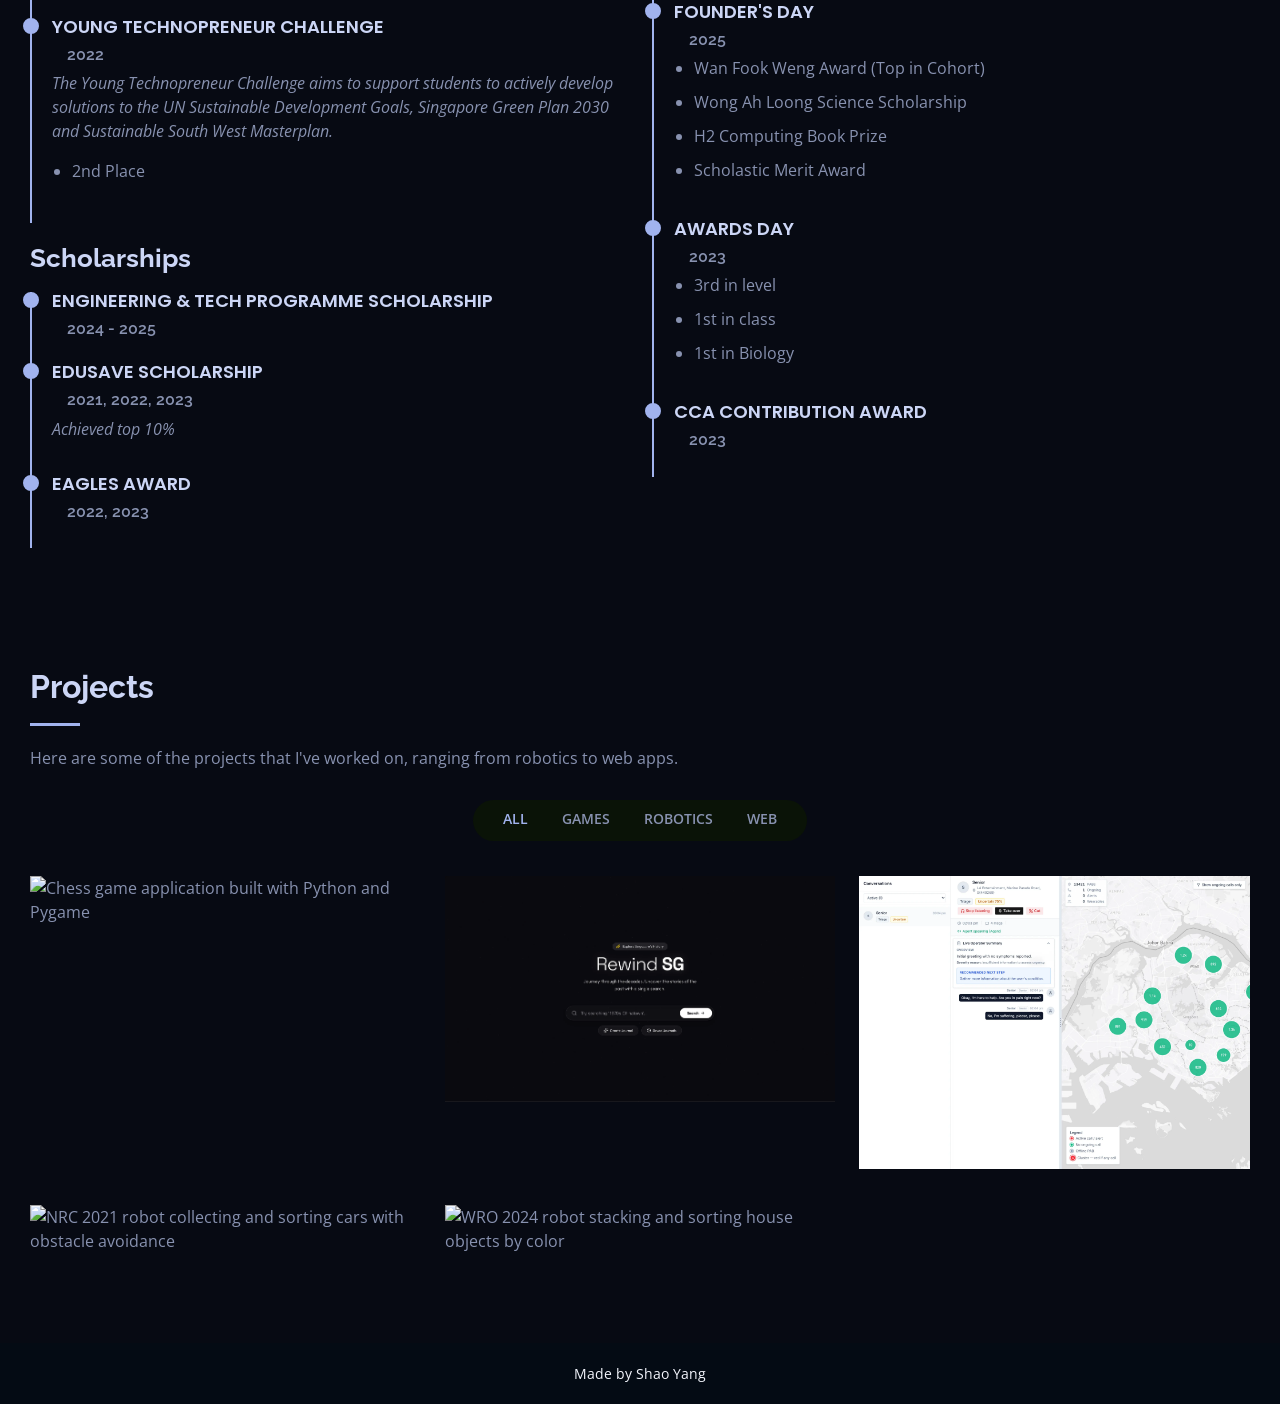
==== commit 977180ba: "updated files" ====
--- a/index.html
+++ b/index.html
@@ -13,15 +13,14 @@
     <link rel="preconnect" href="https://fonts.gstatic.com" crossorigin>
     <link rel="preconnect" href="https://cdn.jsdelivr.net" crossorigin>
 
+    <link rel="stylesheet" href="https://fonts.googleapis.com/css2?family=Open+Sans:ital,wght@0,400;0,600;0,700;1,400&amp;family=Poppins:wght@400;600&amp;family=Raleway:wght@500;600;700&amp;display=swap">
+
     <link rel="preload" as="image" href="/assets/programming.svg">
 
     <link rel="preload" href="https://cdn.jsdelivr.net/npm/boxicons@2.1.4/css/boxicons.min.css?display=swap" as="style" onload="this.onload=null;this.rel='stylesheet'">
     <noscript><link rel="stylesheet" href="https://cdn.jsdelivr.net/npm/boxicons@2.1.4/css/boxicons.min.css?display=swap"></noscript>
 
     <link rel="stylesheet" href="style.css">
-
-    <link rel="preload" href="https://fonts.googleapis.com/css?family=Open+Sans:400,400i,600,700|Raleway:500,600,700|Poppins:400,500,600&display=swap" as="style" onload="this.onload=null;this.rel='stylesheet'">
-    <noscript><link href="https://fonts.googleapis.com/css?family=Open+Sans:400,400i,600,700|Raleway:500,600,700|Poppins:400,500,600&display=swap" rel="stylesheet"></noscript>
 
     <link rel="preload" href="https://cdn.jsdelivr.net/npm/glightbox@3.2.0/dist/css/glightbox.min.css" as="style" onload="this.onload=null;this.rel='stylesheet'">
     <noscript><link rel="stylesheet" href="https://cdn.jsdelivr.net/npm/glightbox@3.2.0/dist/css/glightbox.min.css"></noscript>
@@ -41,7 +40,7 @@
               <div class="header__profile">
                 <img
                   src="assets/chai_shao_yang.webp"
-                  alt="chai shao yang"
+                  alt="Chai Shao Yang"
                   class="header__profile-image img-fluid"
                   width="120"
                   height="120"
@@ -104,7 +103,7 @@
             <a href="https://github.com/SY-Chai" target="_blank" rel="noopener noreferrer" class="github" aria-label="GitHub"
               ><i class="bx bxl-github"></i
             ></a>
-            <a href="https://www.linkedin.com/in/chaishaoyang" target="_blank" rel="noopener noreferrer" class="linkedin" aria-label="linkedin"
+            <a href="https://www.linkedin.com/in/chaishaoyang" target="_blank" rel="noopener noreferrer" class="linkedin" aria-label="Linkedin"
               ><i class="bx bxl-linkedin-square"></i
             ></a>
             <a href="mailto:shaoyangchai@gmail.com" target="_blank" rel="noopener noreferrer" class="email" aria-label="Email"
@@ -135,9 +134,7 @@
           <div class="section-title">
             <h2>About</h2>
             <p>
-              Hi, my name is Shao Yang and I hope to expand my knowledge in <span>Math and Science</span>.
-              I am a person of tenacity, striving for constant self-improvement by embracing challenges that
-              come my way, especially in the field of Artificial Intelligence and robotics.
+              I enjoy working at the intersection of software and hardware, applying AI and algorithms to build intelligent systems.
             </p>
           </div>
 
@@ -156,7 +153,7 @@
             <div class="about__content col" data-animate="fade-left">
               <h3>Profile</h3>
               <p class="about__subtitle">
-                Currently, I'm a graduate from Anglo-Chinese Junior College.
+                Currently, I'm a Full-Time National Serviceman.
               </p>
               <div class="about__details-row row">
                 <div class="about__details-col col">
@@ -178,17 +175,14 @@
                 </div>
               </div>
               <p>
-                My passion for programming and creating useful tools prompted me to join the
-                <span>Robotics Club CCA</span> in secondary school. There, I was able to develop
-                this interest and take up various leadership positions, most notably,
-                <span>CCA Vice-Chairperson</span>. In JC, I continued to hone my skills in
-                programming and engineering, joining the
-                <span>Engineering &amp; Tech Programme Scholarship</span> as well as becoming
-                <span>Vice-President of my STEM CCA</span>. I also took part in the
-                <span>Nanyang Research Programme</span>, where I utilised ML to model plant growth
-                based on environmental data collected by IoT sensors. My interest in Competitive
-                Robotics continued, allowing me to clinch a second national title in Robotics and
-                even <span>represent Singapore at the International Final in Türkiye</span>.
+                I began tinkering with robots and computers after joining the <span>Robotics Club CCA</span> 
+                in secondary school. There, I developed my interest in programming and oversaw CCA training as the 
+                <span>Vice-Chairperson</span>. In JC, I continued to hone my skills in technology, attaining the 
+                <span>Engineering &amp; Tech Programme Scholarship</span> as well as becoming <span>Vice-President of 
+                my STEM CCA</span>. Taking part in the <span>Nanyang Research Programme</span> and research competitions 
+                allowed me to experiment with IoT devices and statistical modelling. My interest in Competitive Programming
+                led me to achieve a <span>Silver medal</span> at the National Olympiad in Informatics. Beyond school, I continued 
+                to pursue robotics and was able to represent Singapore at the <span>International Final in Türkiye</span>.
               </p>
               <div class="about__cta row">
                 <div class="about__cta-col col">
@@ -208,9 +202,7 @@
         <div class="container">
           <div class="section-title">
             <h2>Achievements</h2>
-            <p>
-              Beyond academics, I further my interest in STEM by participating in olympiads and competitions to hone my skills.
-            </p>
+            <p>My journey competing in various olympiads and hackathons.</p>
           </div>
 
           <div class="achievements__row row">
@@ -235,7 +227,7 @@
                 <p>
                   <em>We built Rewind, an immersive 3D web application that allows users to explore the rich history of Singapore through 
                   an interactive virtual environment. By combining modern web technologies, AI-powered storytelling, and archival data,
-                  we bring the past to life.</em>
+                  we brought the past to life.</em>
                 </p>
                 <ul>
                   <li>Top 9 Placing</li>
@@ -259,7 +251,7 @@
                 <h4>World Robot Olympiad</h4>
                 <h5>2024</h5>
                 <p>
-                  <em>Represented Singapore at International Final in Izmir, Türkiye</em>
+                  <em>Represented Singapore at the International Final in Izmir, Türkiye</em>
                 </p>
                 <ul>
                   <li>Top 30 Placing Robomission Senior (International)</li>
@@ -375,15 +367,8 @@
                   <em>Competed in both Preliminary and Final rounds</em>
                 </p>
                 <ul>
-                  <li>Individual Gold Award</li>
-                  <li>3rd Place Team</li>
-                </ul>
-              </div>
-              <div class="achievements__item">
-                <h4>Singapore Junior Chemistry Olympiad</h4>
-                <h5>2023</h5>
-                <ul>
-                  <li>Bronze Award</li>
+                  <li>Gold Award (Individual)</li>
+                  <li>3rd Place (Team)</li>
                 </ul>
               </div>
               <div class="achievements__item">
@@ -394,16 +379,9 @@
                 </ul>
               </div>
               <div class="achievements__item">
-                <h4>Singapore and Asian schools Math Olympiad</h4>
-                <h5>2022</h5>
-                <ul>
-                  <li>Bronze Award</li>
-                </ul>
-              </div>
-              <div class="achievements__item">
                 <h4>Singapore Mathematical Olympiad</h4>
                 <h5>2021</h5>
-                <p><em>Competed in junior section</em></p>
+                <p><em>Competed in the junior section</em></p>
                 <ul>
                   <li>Silver Award</li>
                 </ul>
@@ -452,7 +430,7 @@
         <div class="container">
           <div class="section-title">
             <h2>Projects</h2>
-            <p>Lastly, here are some notable projects which I have contributed to.</p>
+            <p>Here are some of the projects that I've worked on, ranging from robotics to web apps.</p>
           </div>
 
           <div class="portfolio__row row" data-animate="fade-up">
@@ -489,8 +467,8 @@
                       data-src="assets/videos/chess.mp4"
                     ></video>
                     <p class="portfolio__text">
-                      Chess game that was built using python/pygame. The project was built using
-                      object oriented programming, where the board and individual pieces were all defined
+                      Chess game that was built using Python/Pygame. The project was built using
+                      object-oriented programming, where the board and individual pieces were all defined
                       through objects, with their unique attributes. The pieces also used inheritance
                       and polymorphism for their methods. 
                     </p>
@@ -504,34 +482,33 @@
 
             <div class="portfolio__item col filter-web">
               <div class="portfolio__card">
-                <img src="assets/portfolio/portfolio-2.webp" class="portfolio__image img-fluid" alt="Avis Fashion website for sustainable fashion research project" />
+                <img src="assets/portfolio/portfolio-2.webp" class="portfolio__image img-fluid" alt="Rewind" />
                 <div class="portfolio__links">
                   <a
                     href="assets/portfolio/portfolio-2.webp"
                     loading="lazy"
                     data-gallery="portfolioGallery"
                     class="portfolio__lightbox"
-                    data-glightbox="title: Avis Fashion; description: .web-desc1"
+                    data-glightbox="title: Rewind; description: .web-desc1"
+                    aria-label="View Project Details"
                     ><i class="bx bx-plus"></i
                   ></a>
                   <div class="glightbox-desc web-desc1">
                     <p>
-                      This was my first web development project after learning the fundamentals.
-                      This website was designed to showcase my groups's research and ideas for the
-                      23rd Elementz Science Research Conference &amp; Exhibition. In this project, I
-                      applied many concepts which I had learnt such as building a responsive layout
-                      using bootstrap, as well as learning how to style images via CSS.
+                      We created 3D Gaussian Splats generated by Apple's SHARP model based on historical images and context scraped from National Archives using Exa.ai.
+                      It performs semantic search using custom parsing functions to obtain users' intent by extracting keywords from natural language queries to obtain deep
+                      background information. 
                     </p>
                   </div>
                   <a
-                    href="https://avisfashion.netlify.app"
+                    href="https://hacknroll26-rewind.vercel.app"
                     target="_blank"
                     rel="noopener noreferrer"
                     aria-label="View Live Site"
                     ><i class="bx bx-link-external"></i
                   ></a>
                   <a
-                    href="https://github.com/SY-Chai/avisfashion"
+                    href="https://github.com/SY-Chai/HacknRoll2026"
                     target="_blank"
                     rel="noopener noreferrer"
                     title="More Details"
@@ -544,30 +521,25 @@
 
             <div class="portfolio__item col filter-web">
               <div class="portfolio__card">
-                <img src="assets/portfolio/portfolio-4.webp" class="portfolio__image img-fluid" alt="30by30 home gardening platform supporting Singapore's food sustainability goal" />
+                <img src="assets/portfolio/portfolio-4.webp" class="portfolio__image img-fluid" alt="PABand" />
                 <div class="portfolio__links">
                   <a
                     href="assets/portfolio/portfolio-4.webp"
                     loading="lazy"
                     data-gallery="portfolioGallery"
                     class="portfolio__lightbox"
-                    data-glightbox="title: 30by30; description: .web-desc2"
+                    data-glightbox="title: PABand; description: .web-desc2"
+                    aria-label="View Project Details"
                     ><i class="bx bx-plus"></i
                   ></a>
                   <div class="glightbox-desc web-desc2">
                     <p>
-                      This was another website that I made to showcase our teams proposal for a
-                      platform to encourage citizens to indulge in home gardening, in hopes of
-                      attaining the 30by30 goal. Similar to the Avis Fashion website, this was also
-                      made using bootstrap and vanilla CSS. Additionally, I was able to include some
-                      javascript which I had learnt along the way to enhance the user experience of
-                      the website.
+                      A smart emergency response system for elderly residents in Singapore. When a senior activates their Personal Alert Button (PAB), 
+                      PABand connects them to an AI voice agent that triages the situation in real time — in whatever language they speak — and alerts
+                      operators who can monitor, intervene, or dispatch help.
                     </p>
                   </div>
-                  <a href="https://30by30.netlify.app" target="_blank" rel="noopener noreferrer" aria-label="View Live Site"
-                    ><i class="bx bx-link-external"></i
-                  ></a>
-                  <a href="https://github.com/SY-Chai/30by30" target="_blank" rel="noopener noreferrer" title="More Details"
+                  <a href="https://github.com/SY-Chai/Hackomania2026" target="_blank" rel="noopener noreferrer" title="More Details"
                     ><i class="bx bx-link"></i
                   ></a>
                 </div>
@@ -585,6 +557,7 @@
                     class="portfolio__lightbox"
                     data-glightbox="title: NRC 2021; description: .robotics-desc1"
                     data-desc-position="right"
+                    aria-label="View Project Details"
                     ><i class="bx bx-plus"></i
                   ></a>
                   <div class="glightbox-desc robotics-desc1">
@@ -596,7 +569,7 @@
                     ></video>
                     <p class="portfolio__text">
                       The 2021 mission mainly involved collecting and depositing randomly arranged cars
-                      at respective locations while avoiding obstacles like barriers. I learnt various
+                      at their respective locations while avoiding obstacles like barriers. I learnt various
                       sorting and searching algorithms to optimise the collection of cars and
                       implemented graph traversal algorithms to determine the shortest path to take.
                     </p>
@@ -615,44 +588,6 @@
 
             <div class="portfolio__item col filter-robotics">
               <div class="portfolio__card">
-                <img src="assets/portfolio/portfolio-5.webp" class="portfolio__image img-fluid" alt="NRC 2022 robot crossing obstacles and detecting objects" />
-                <div class="portfolio__links">
-                  <a
-                    href="assets/portfolio/portfolio-5.webp"
-                    loading="lazy"
-                    data-gallery="portfolioGallery"
-                    class="portfolio__lightbox"
-                    data-glightbox="title: NRC 2022; description: .robotics-desc2"
-                    data-desc-position="right"
-                    ><i class="bx bx-plus"></i
-                  ></a>
-                  <div class="glightbox-desc robotics-desc2">
-                    <video
-                      class="portfolio__video"
-                      width="240" height="180"
-                      controls muted loop
-                      data-src="assets/videos/IMG_5517.MOV"
-                    ></video>
-                    <p class="portfolio__text">
-                      The 2022 mission involved crossing obstacles as well as detecting various types of objects. 
-                      To do so, the robot base was redesigned to be optimal for crossing, and we improved the 
-                      sensing algorithm to allow the robot to continue moving while sensing, saving time.  
-                    </p>
-                  </div>
-                  <a
-                    href="https://github.com/SY-Chai/sy-wro2022"
-                    target="_blank"
-                    rel="noopener noreferrer"
-                    title="More Details"
-                    aria-label="View Source Code"
-                    ><i class="bx bx-link"></i
-                  ></a>
-                </div>
-              </div>
-            </div>
-
-            <div class="portfolio__item col filter-robotics">
-              <div class="portfolio__card">
                 <img src="assets/portfolio/portfolio-6.webp" class="portfolio__image img-fluid" alt="WRO 2024 robot stacking and sorting house objects by color" />
                 <div class="portfolio__links">
                   <a
@@ -662,6 +597,7 @@
                     class="portfolio__lightbox"
                     data-glightbox="title: WRO 2024; description: .robotics-desc3"
                     data-desc-position="right"
+                    aria-label="View Project Details"
                     ><i class="bx bx-plus"></i
                   ></a>
                   <div class="glightbox-desc robotics-desc3">
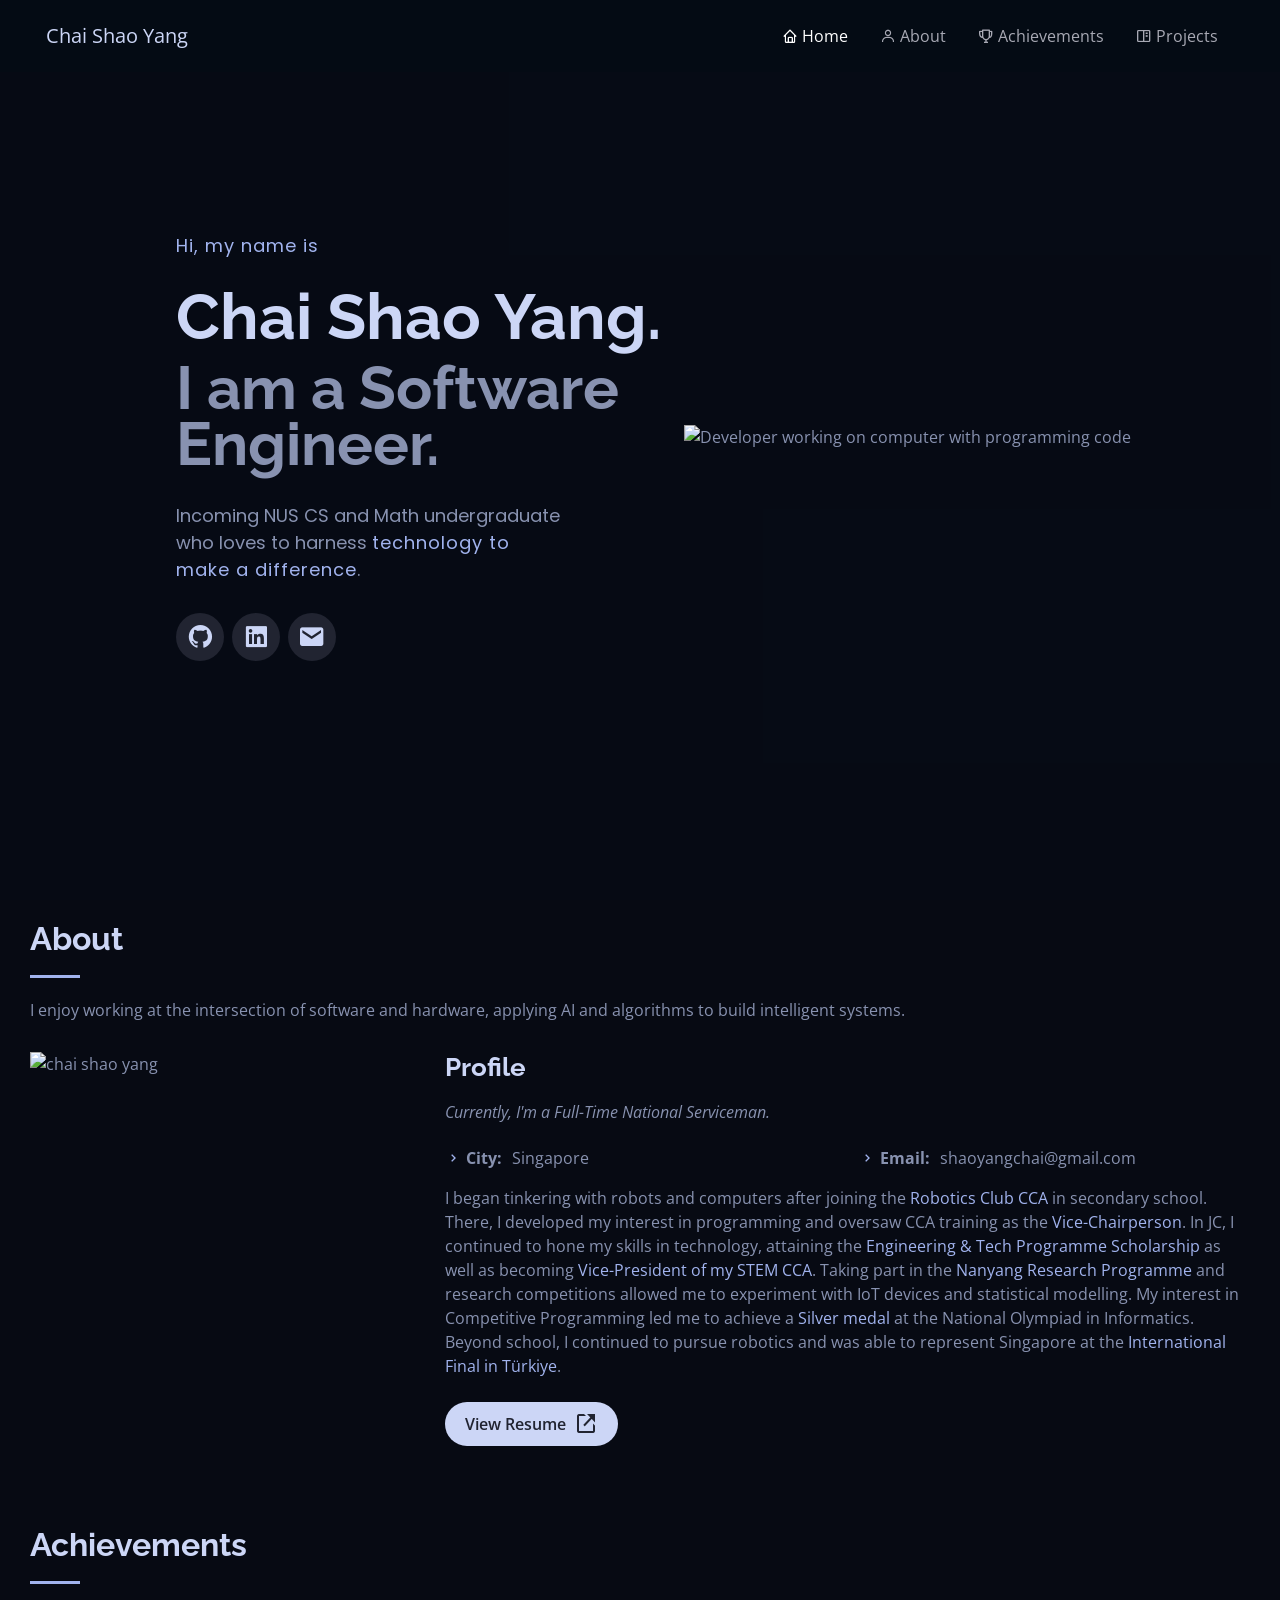
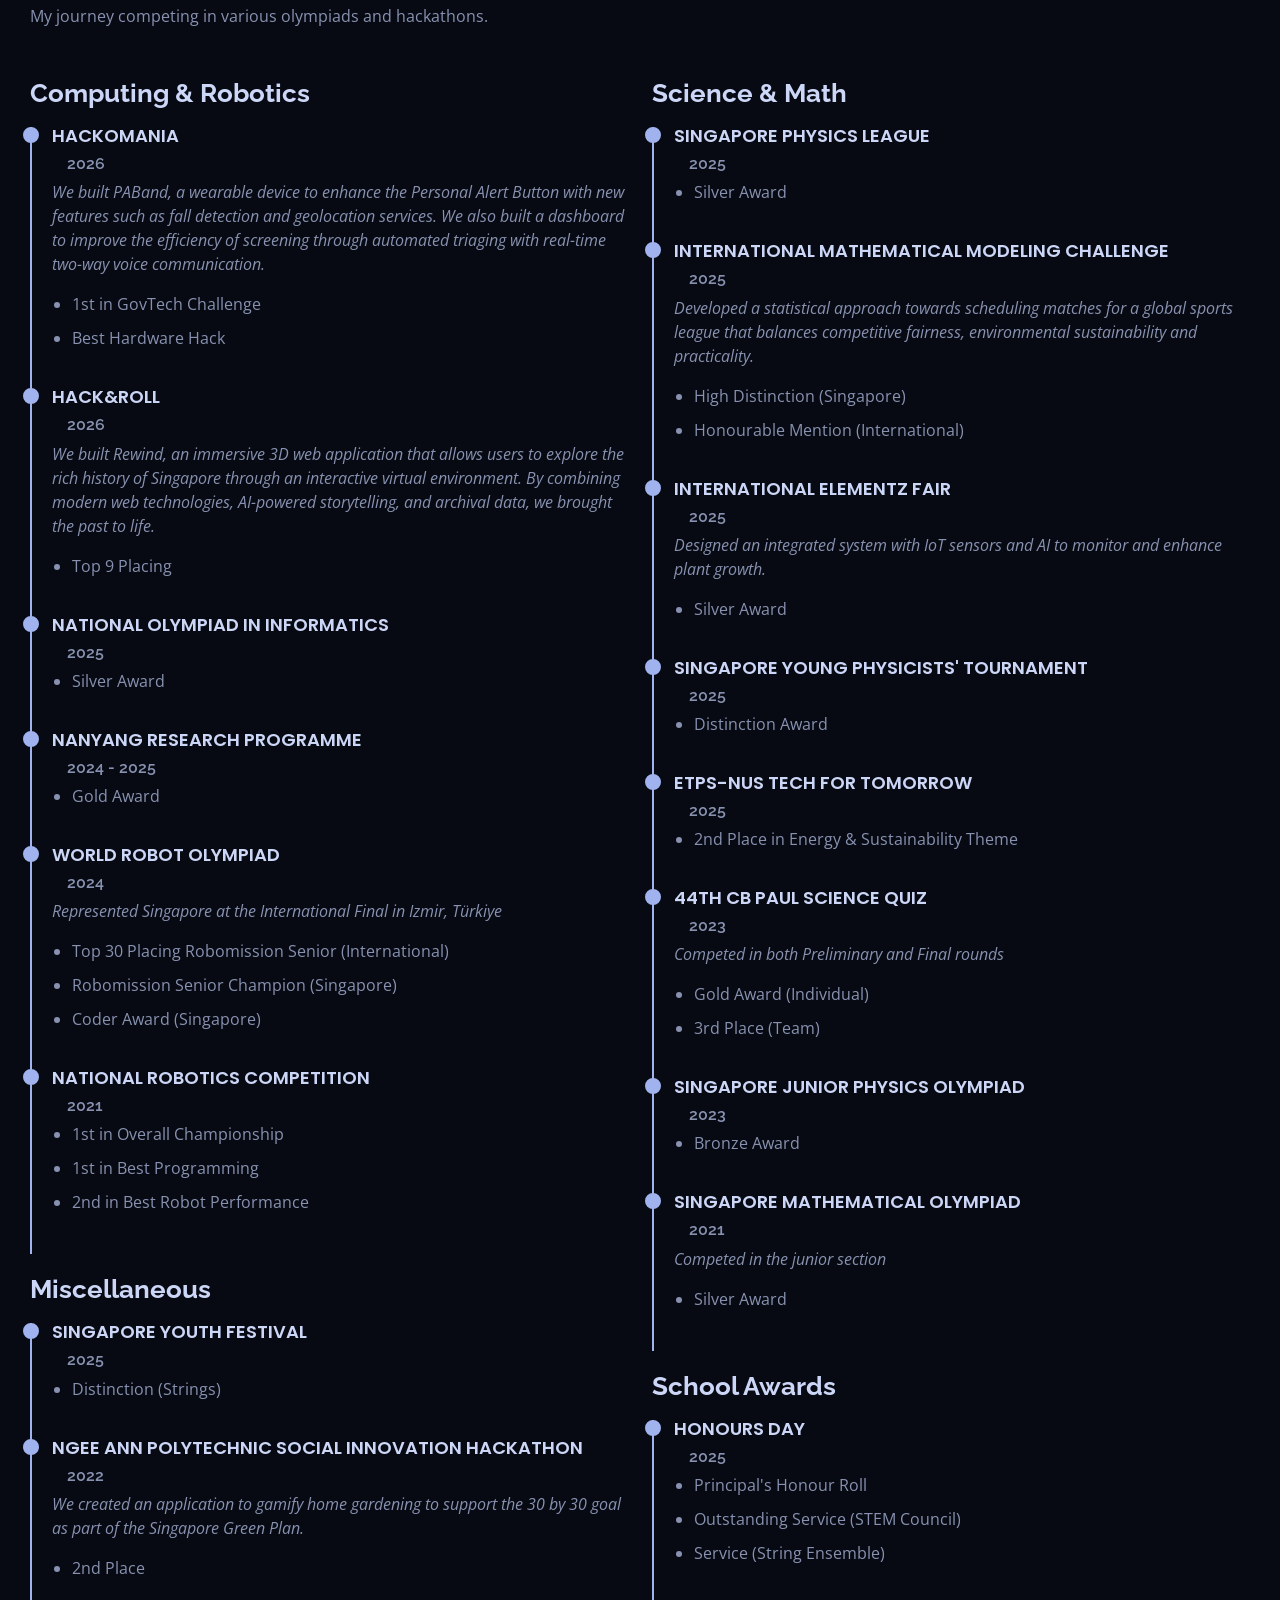
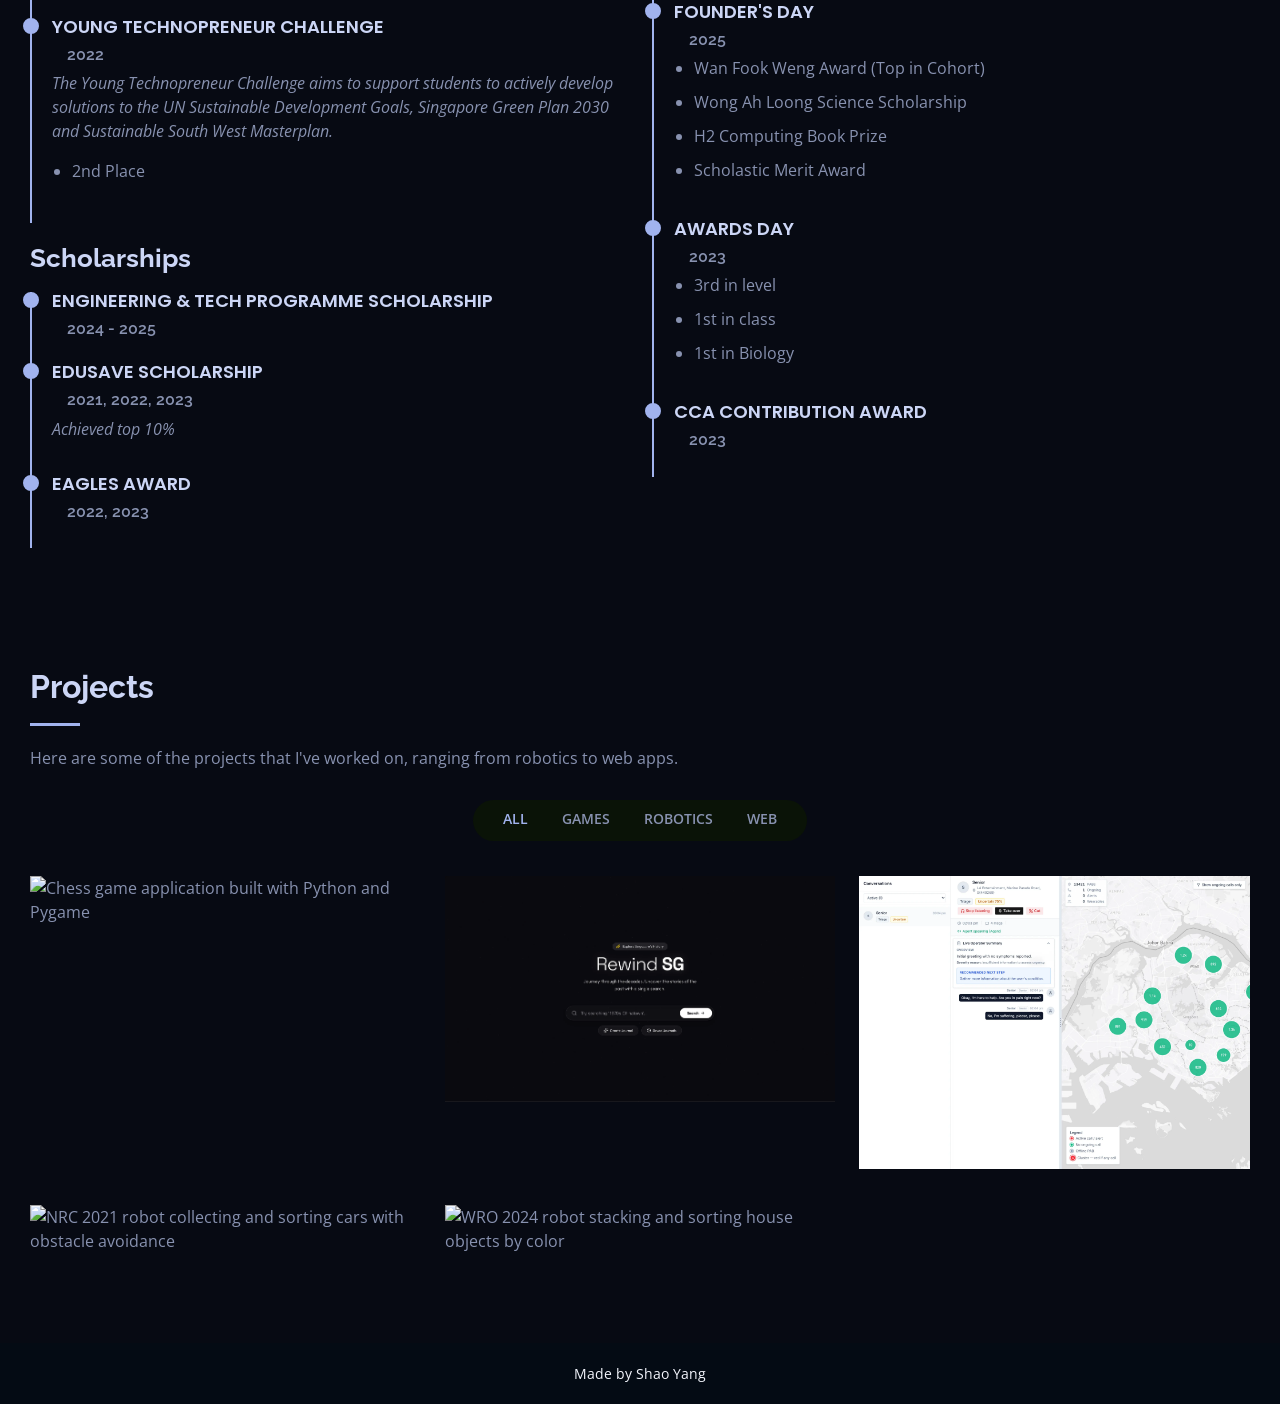
==== commit 7ff689a9: "updated files" ====
--- a/index.html
+++ b/index.html
@@ -447,11 +447,10 @@
           <div class="portfolio__grid row" data-animate="fade-up" data-animate-delay="100">
             <div class="portfolio__item col filter-app">
               <div class="portfolio__card">
-                <img src="assets/portfolio/portfolio-1.webp" class="portfolio__image img-fluid" alt="Chess game application built with Python and Pygame" />
+                <img src="assets/portfolio/portfolio-1.webp" class="portfolio__image img-fluid" alt="Chess game application built with Python and Pygame" width="952" height="950" loading="lazy" decoding="async" />
                 <div class="portfolio__links">
                   <a
                     href="assets/portfolio/portfolio-1.webp"
-                    loading="lazy"
                     data-gallery="portfolioGallery"
                     class="portfolio__lightbox"
                     data-glightbox="title: Chess App; description: .app-desc1"
@@ -463,8 +462,8 @@
                     <video
                       class="portfolio__video"
                       width="240" height="180"
-                      controls muted loop
-                      data-src="assets/videos/chess.mp4"
+                      preload="none" controls muted loop playsinline
+                      src="assets/videos/chess.mp4"
                     ></video>
                     <p class="portfolio__text">
                       Chess game that was built using Python/Pygame. The project was built using
@@ -482,11 +481,10 @@
 
             <div class="portfolio__item col filter-web">
               <div class="portfolio__card">
-                <img src="assets/portfolio/portfolio-2.webp" class="portfolio__image img-fluid" alt="Rewind" />
+                <img src="assets/portfolio/portfolio-2.webp" class="portfolio__image img-fluid" alt="Rewind" width="3420" height="1978" loading="lazy" decoding="async" />
                 <div class="portfolio__links">
                   <a
                     href="assets/portfolio/portfolio-2.webp"
-                    loading="lazy"
                     data-gallery="portfolioGallery"
                     class="portfolio__lightbox"
                     data-glightbox="title: Rewind; description: .web-desc1"
@@ -521,11 +519,10 @@
 
             <div class="portfolio__item col filter-web">
               <div class="portfolio__card">
-                <img src="assets/portfolio/portfolio-4.webp" class="portfolio__image img-fluid" alt="PABand" />
+                <img src="assets/portfolio/portfolio-4.webp" class="portfolio__image img-fluid" alt="PABand" width="2732" height="2048" loading="lazy" decoding="async" />
                 <div class="portfolio__links">
                   <a
                     href="assets/portfolio/portfolio-4.webp"
-                    loading="lazy"
                     data-gallery="portfolioGallery"
                     class="portfolio__lightbox"
                     data-glightbox="title: PABand; description: .web-desc2"
@@ -548,11 +545,10 @@
 
             <div class="portfolio__item col filter-robotics">
               <div class="portfolio__card">
-                <img src="assets/portfolio/portfolio-3.webp" class="portfolio__image img-fluid" alt="NRC 2021 robot collecting and sorting cars with obstacle avoidance" />
+                <img src="assets/portfolio/portfolio-3.webp" class="portfolio__image img-fluid" alt="NRC 2021 robot collecting and sorting cars with obstacle avoidance" width="800" height="600" loading="lazy" decoding="async" />
                 <div class="portfolio__links">
                   <a
                     href="assets/portfolio/portfolio-3.webp"
-                    loading="lazy"
                     data-gallery="portfolioGallery"
                     class="portfolio__lightbox"
                     data-glightbox="title: NRC 2021; description: .robotics-desc1"
@@ -564,8 +560,8 @@
                     <video
                       class="portfolio__video"
                       width="240" height="180"
-                      controls muted loop
-                      data-src="assets/videos/IMG_5516.MOV"
+                      preload="none" controls muted loop playsinline
+                      src="assets/videos/nrc2021.mp4"
                     ></video>
                     <p class="portfolio__text">
                       The 2021 mission mainly involved collecting and depositing randomly arranged cars
@@ -588,11 +584,10 @@
 
             <div class="portfolio__item col filter-robotics">
               <div class="portfolio__card">
-                <img src="assets/portfolio/portfolio-6.webp" class="portfolio__image img-fluid" alt="WRO 2024 robot stacking and sorting house objects by color" />
+                <img src="assets/portfolio/portfolio-6.webp" class="portfolio__image img-fluid" alt="WRO 2024 robot stacking and sorting house objects by color" width="800" height="600" loading="lazy" decoding="async" />
                 <div class="portfolio__links">
                   <a
                     href="assets/portfolio/portfolio-6.webp"
-                    loading="lazy"
                     data-gallery="portfolioGallery"
                     class="portfolio__lightbox"
                     data-glightbox="title: WRO 2024; description: .robotics-desc3"
@@ -604,8 +599,8 @@
                     <video
                       class="portfolio__video"
                       width="240" height="180"
-                      controls muted loop
-                      data-src="assets/videos/IMG_7673.mov"
+                      preload="none" controls muted loop playsinline
+                      src="assets/videos/wro2024.mp4"
                     ></video>
                     <p class="portfolio__text">
                       The 2024 senior mission involved collecting and stacking house objects, as well as sorting them 
--- a/style.css
+++ b/style.css
@@ -636,6 +636,7 @@
   font-weight: 700;
   line-height: 56px;
   color: var(--color-text-main);
+  text-wrap: nowrap;
 }
 
 #hero h2 {
@@ -652,6 +653,7 @@
   font-size: 18px;
   font-family: "Poppins", sans-serif;
   max-width: 30vw;
+  text-wrap: pretty;
 }
 
 #hero p span {
